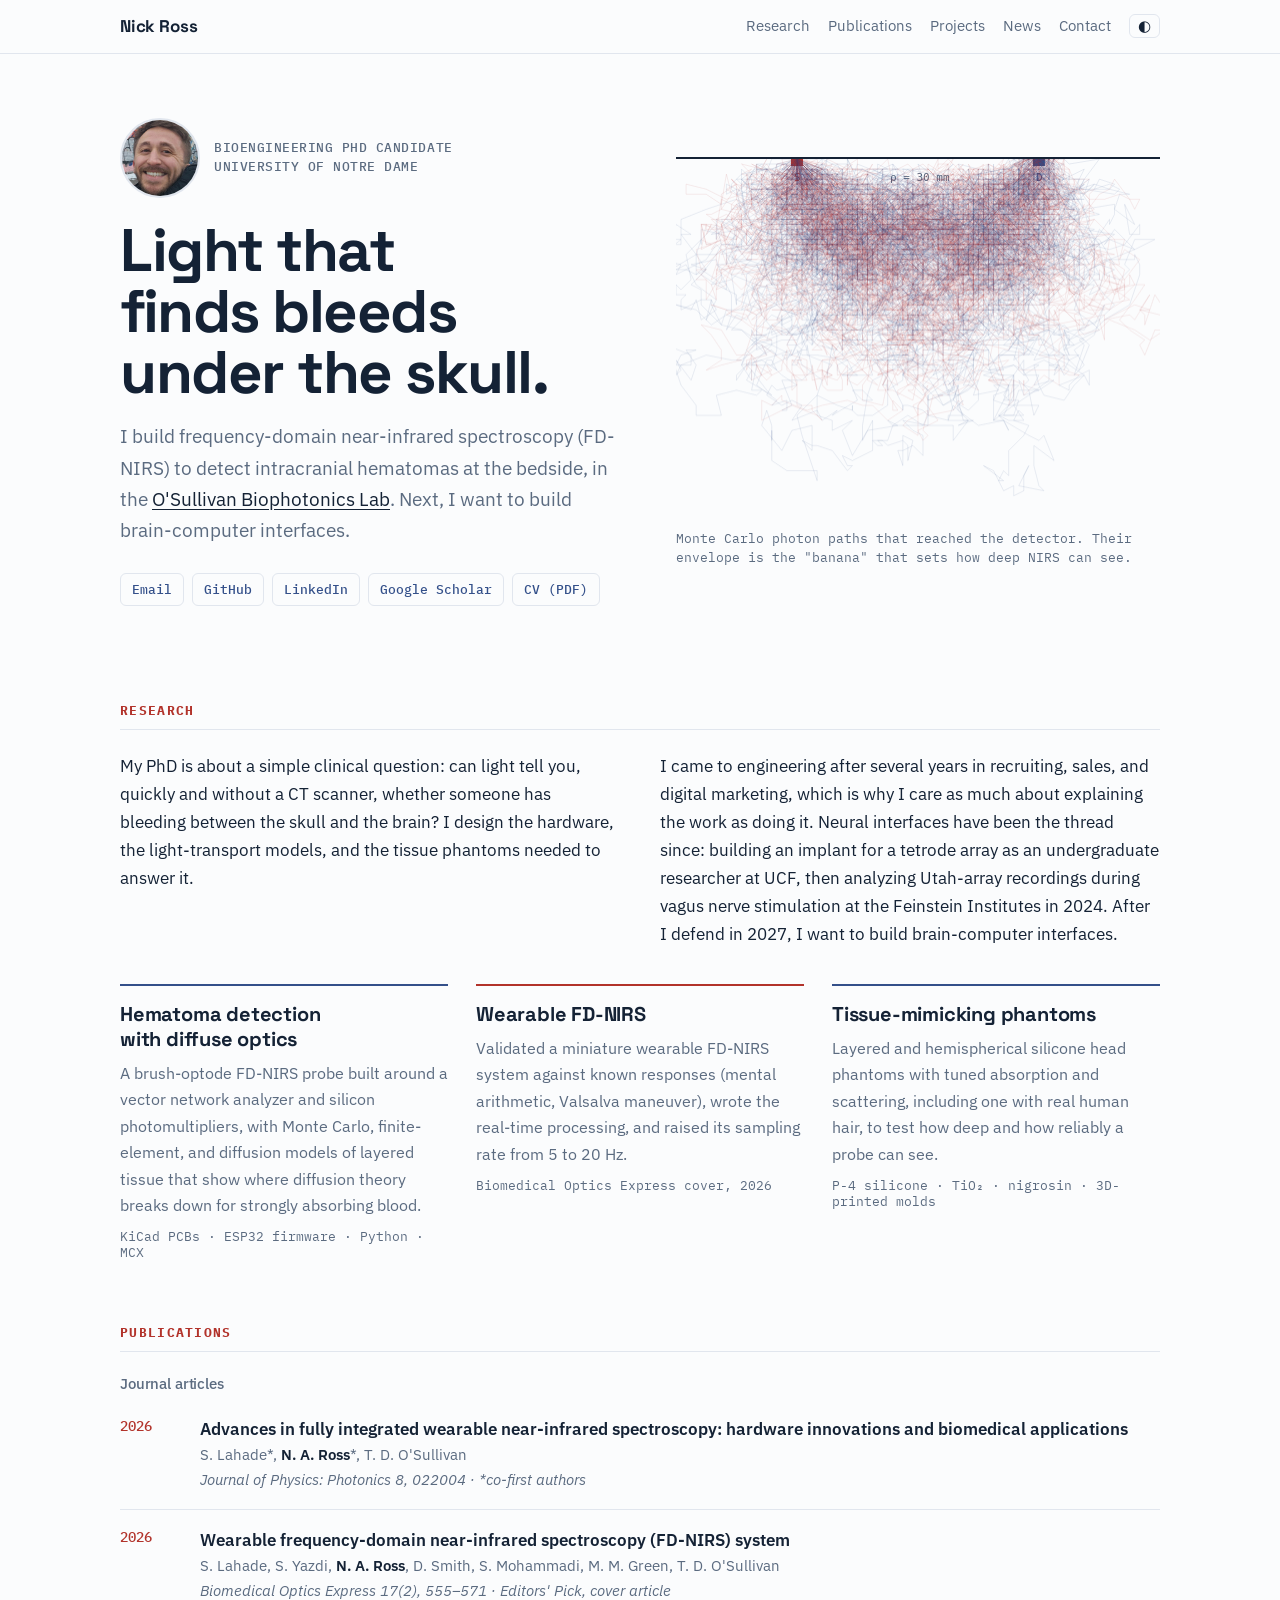
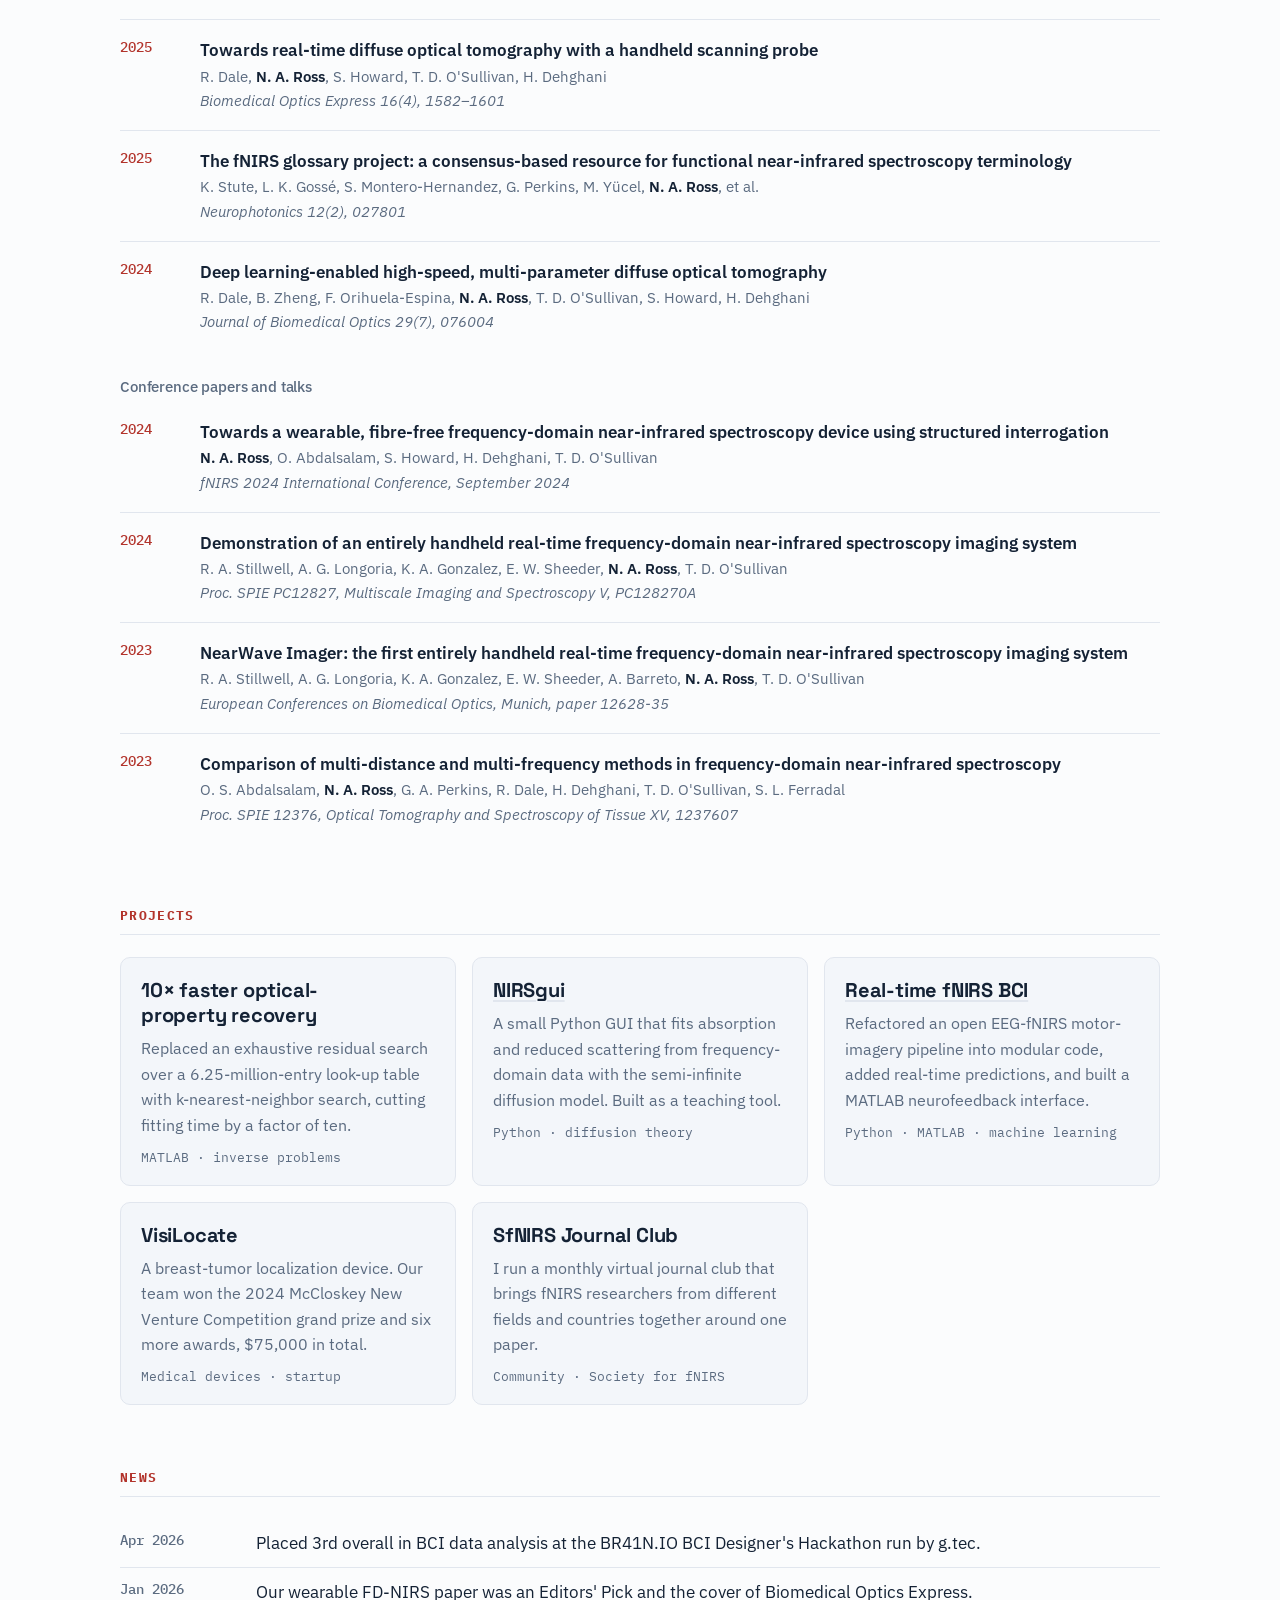
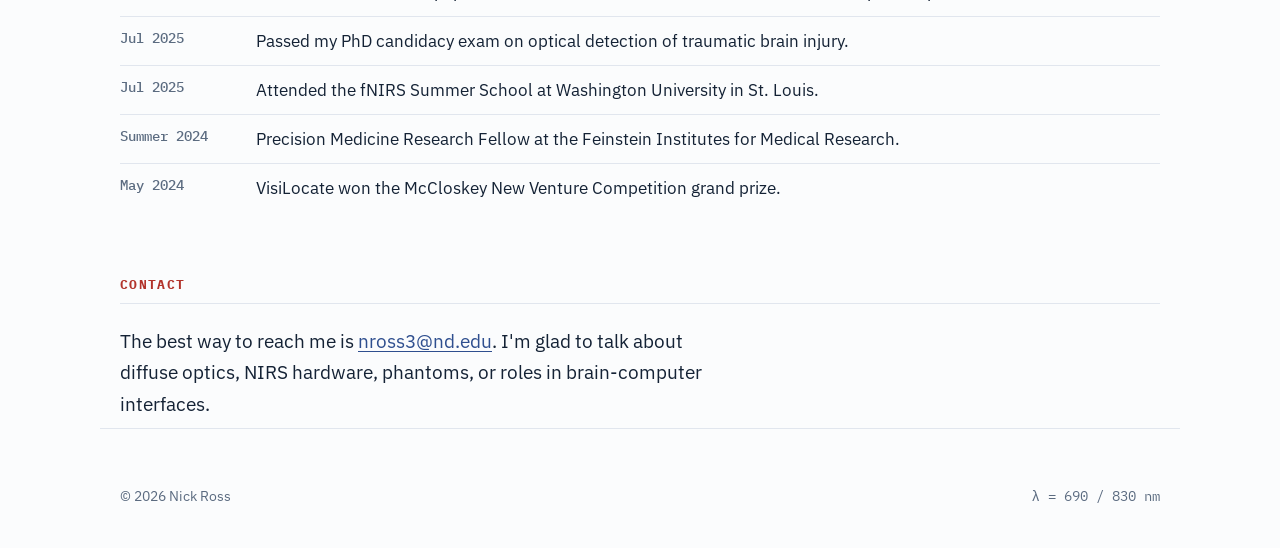
==== index.html @ cefc1dee "Add headshot, CV, Scholar link and CV-confirmed details Co-Authored-By: Claude Opus 5.5 <noreply@ant" ====
﻿<!doctype html>
<html lang="en">
<head>
  <meta charset="utf-8">
  <meta name="viewport" content="width=device-width, initial-scale=1">
  <title>Nick Ross | Biophotonics and Near-Infrared Spectroscopy</title>
  <meta name="description" content="Nick Ross is a Bioengineering PhD candidate at the University of Notre Dame building frequency-domain near-infrared spectroscopy to detect brain bleeds.">
  <meta property="og:title" content="Nick Ross">
  <meta property="og:description" content="Frequency-domain near-infrared spectroscopy, hematoma detection, tissue phantoms, and brain-computer interfaces.">
  <meta property="og:type" content="website">
  <meta property="og:url" content="https://neuronickross.github.io/">
  <link rel="icon" href="data:image/svg+xml,%3Csvg xmlns='http://www.w3.org/2000/svg' viewBox='0 0 32 32'%3E%3Crect width='32' height='32' rx='7' fill='%23142235'/%3E%3Cpath d='M7 9 Q16 34 25 9' fill='none' stroke='%23e0564c' stroke-width='3' stroke-linecap='round'/%3E%3C/svg%3E">
  <link rel="preconnect" href="https://fonts.googleapis.com">
  <link rel="preconnect" href="https://fonts.gstatic.com" crossorigin>
  <link rel="stylesheet" href="https://fonts.googleapis.com/css2?family=IBM+Plex+Mono:wght@400;500&family=IBM+Plex+Sans:ital,wght@0,400;0,500;0,600;1,400&family=Space+Grotesk:wght@500;700&display=swap">
  <link rel="stylesheet" href="style.css">
  <script>
    try { var t = localStorage.getItem("theme"); if (t) document.documentElement.dataset.theme = t; } catch (e) {}
  </script>
</head>
<body>
  <a class="skip" href="#research">Skip to content</a>

  <header class="site-header">
    <div class="inner">
      <a class="brand" href="#top">Nick Ross</a>
      <nav aria-label="Sections">
        <a href="#research">Research</a>
        <a href="#publications">Publications</a>
        <a href="#projects">Projects</a>
        <a href="#news">News</a>
        <a href="#contact">Contact</a>
        <button id="theme" type="button" aria-label="Switch between light and dark mode">&#9680;</button>
      </nav>
    </div>
  </header>

  <main id="top">
    <section class="hero inner">
      <div class="hero-text">
        <div class="who">
          <img src="headshot.jpg" alt="Nick Ross" class="avatar" width="80" height="80">
          <p class="eyebrow">Bioengineering PhD candidate<br>University of Notre Dame</p>
        </div>
        <h1>Light that finds bleeds under the skull.</h1>
        <p class="lede">I build frequency-domain near-infrared spectroscopy (FD-NIRS) to detect intracranial hematomas at the bedside, in the <a href="https://osullivangroup.nd.edu">O'Sullivan Biophotonics Lab</a>. Next, I want to build brain-computer interfaces.</p>
        <p class="links">
          <a href="mailto:nross3@nd.edu">Email</a>
          <a href="https://github.com/NeuroNickRoss">GitHub</a>
          <a href="https://www.linkedin.com/in/nicholasross08">LinkedIn</a>
          <a href="https://scholar.google.com/citations?user=WnMQ5IUAAAAJ&amp;hl=en">Google Scholar</a>
          <a href="cv.pdf">CV (PDF)</a>
        </p>
      </div>
      <figure class="hero-fig">
        <div class="canvas-box">
          <canvas id="banana" role="img" aria-label="Simulated photon paths travelling through tissue from a light source to a detector 30 millimetres away, forming the banana-shaped sensitivity region"></canvas>
        </div>
        <figcaption>Monte Carlo photon paths that reached the detector. Their envelope is the "banana" that sets how deep NIRS can see.</figcaption>
      </figure>
    </section>

    <section id="research" class="inner">
      <h2>Research</h2>
      <div class="about">
        <p>My PhD is about a simple clinical question: can light tell you, quickly and without a CT scanner, whether someone has bleeding between the skull and the brain? I design the hardware, the light-transport models, and the tissue phantoms needed to answer it.</p>
        <p>I came to engineering after several years in recruiting, sales, and digital marketing, which is why I care as much about explaining the work as doing it. Neural interfaces have been the thread since: building an implant for a tetrode array as an undergraduate researcher at UCF, then analyzing Utah-array recordings during vagus nerve stimulation at the Feinstein Institutes in 2024. After I defend in 2027, I want to build brain-computer interfaces.</p>
      </div>
      <div class="themes">
        <article>
          <h3>Hematoma detection with diffuse optics</h3>
          <p>A brush-optode FD-NIRS probe built around a vector network analyzer and silicon photomultipliers, with Monte Carlo, finite-element, and diffusion models of layered tissue that show where diffusion theory breaks down for strongly absorbing blood.</p>
          <p class="meta">KiCad PCBs · ESP32 firmware · Python · MCX</p>
        </article>
        <article>
          <h3>Wearable FD-NIRS</h3>
          <p>Validated a miniature wearable FD-NIRS system against known responses (mental arithmetic, Valsalva maneuver), wrote the real-time processing, and raised its sampling rate from 5 to 20 Hz.</p>
          <p class="meta">Biomedical Optics Express cover, 2026</p>
        </article>
        <article>
          <h3>Tissue-mimicking phantoms</h3>
          <p>Layered and hemispherical silicone head phantoms with tuned absorption and scattering, including one with real human hair, to test how deep and how reliably a probe can see.</p>
          <p class="meta">P-4 silicone · TiO₂ · nigrosin · 3D-printed molds</p>
        </article>
      </div>
    </section>

    <section id="publications" class="inner">
      <h2>Publications</h2>
      <h3 class="sub">Journal articles</h3>
      <ol class="pubs">
        <li>
          <span class="yr">2026</span>
          <div>
            <a class="title" href="https://doi.org/10.1088/2515-7647/ae6ae4">Advances in fully integrated wearable near-infrared spectroscopy: hardware innovations and biomedical applications</a>
            <span class="authors">S. Lahade*, <b>N. A. Ross</b>*, T. D. O'Sullivan</span>
            <span class="venue">Journal of Physics: Photonics 8, 022004 · *co-first authors</span>
          </div>
        </li>
        <li>
          <span class="yr">2026</span>
          <div>
            <a class="title" href="https://doi.org/10.1364/BOE.585068">Wearable frequency-domain near-infrared spectroscopy (FD-NIRS) system</a>
            <span class="authors">S. Lahade, S. Yazdi, <b>N. A. Ross</b>, D. Smith, S. Mohammadi, M. M. Green, T. D. O'Sullivan</span>
            <span class="venue">Biomedical Optics Express 17(2), 555–571 · Editors' Pick, cover article</span>
          </div>
        </li>
        <li>
          <span class="yr">2025</span>
          <div>
            <a class="title" href="https://opg.optica.org/boe/fulltext.cfm?uri=boe-16-4-1582&amp;id=569615">Towards real-time diffuse optical tomography with a handheld scanning probe</a>
            <span class="authors">R. Dale, <b>N. A. Ross</b>, S. Howard, T. D. O'Sullivan, H. Dehghani</span>
            <span class="venue">Biomedical Optics Express 16(4), 1582–1601</span>
          </div>
        </li>
        <li>
          <span class="yr">2025</span>
          <div>
            <a class="title" href="https://doi.org/10.1117/1.NPh.12.2.027801">The fNIRS glossary project: a consensus-based resource for functional near-infrared spectroscopy terminology</a>
            <span class="authors">K. Stute, L. K. Gossé, S. Montero-Hernandez, G. Perkins, M. Yücel, <b>N. A. Ross</b>, et al.</span>
            <span class="venue">Neurophotonics 12(2), 027801</span>
          </div>
        </li>
        <li>
          <span class="yr">2024</span>
          <div>
            <a class="title" href="https://doi.org/10.1117/1.JBO.29.7.076004">Deep learning-enabled high-speed, multi-parameter diffuse optical tomography</a>
            <span class="authors">R. Dale, B. Zheng, F. Orihuela-Espina, <b>N. A. Ross</b>, T. D. O'Sullivan, S. Howard, H. Dehghani</span>
            <span class="venue">Journal of Biomedical Optics 29(7), 076004</span>
          </div>
        </li>
      </ol>
      <h3 class="sub">Conference papers and talks</h3>
      <ol class="pubs">
        <li>
          <span class="yr">2024</span>
          <div>
            <span class="title">Towards a wearable, fibre-free frequency-domain near-infrared spectroscopy device using structured interrogation</span>
            <span class="authors"><b>N. A. Ross</b>, O. Abdalsalam, S. Howard, H. Dehghani, T. D. O'Sullivan</span>
            <span class="venue">fNIRS 2024 International Conference, September 2024</span>
          </div>
        </li>
        <li>
          <span class="yr">2024</span>
          <div>
            <a class="title" href="https://doi.org/10.1117/12.3003850">Demonstration of an entirely handheld real-time frequency-domain near-infrared spectroscopy imaging system</a>
            <span class="authors">R. A. Stillwell, A. G. Longoria, K. A. Gonzalez, E. W. Sheeder, <b>N. A. Ross</b>, T. D. O'Sullivan</span>
            <span class="venue">Proc. SPIE PC12827, Multiscale Imaging and Spectroscopy V, PC128270A</span>
          </div>
        </li>
        <li>
          <span class="yr">2023</span>
          <div>
            <span class="title">NearWave Imager: the first entirely handheld real-time frequency-domain near-infrared spectroscopy imaging system</span>
            <span class="authors">R. A. Stillwell, A. G. Longoria, K. A. Gonzalez, E. W. Sheeder, A. Barreto, <b>N. A. Ross</b>, T. D. O'Sullivan</span>
            <span class="venue">European Conferences on Biomedical Optics, Munich, paper 12628-35</span>
          </div>
        </li>
        <li>
          <span class="yr">2023</span>
          <div>
            <a class="title" href="https://doi.org/10.1117/12.2650970">Comparison of multi-distance and multi-frequency methods in frequency-domain near-infrared spectroscopy</a>
            <span class="authors">O. S. Abdalsalam, <b>N. A. Ross</b>, G. A. Perkins, R. Dale, H. Dehghani, T. D. O'Sullivan, S. L. Ferradal</span>
            <span class="venue">Proc. SPIE 12376, Optical Tomography and Spectroscopy of Tissue XV, 1237607</span>
          </div>
        </li>
      </ol>
    </section>

    <section id="projects" class="inner">
      <h2>Projects</h2>
      <div class="cards">
        <article class="card">
          <h3>10× faster optical-property recovery</h3>
          <p>Replaced an exhaustive residual search over a 6.25-million-entry look-up table with k-nearest-neighbor search, cutting fitting time by a factor of ten.</p>
          <p class="meta">MATLAB · inverse problems</p>
        </article>
        <article class="card">
          <h3><a href="https://github.com/NeuroNickRoss/NIRSgui">NIRSgui</a></h3>
          <p>A small Python GUI that fits absorption and reduced scattering from frequency-domain data with the semi-infinite diffusion model. Built as a teaching tool.</p>
          <p class="meta">Python · diffusion theory</p>
        </article>
        <article class="card">
          <h3><a href="https://github.com/NeuroNickRoss/fNIRS_BCI_wOpenSourceDataset">Real-time fNIRS BCI</a></h3>
          <p>Refactored an open EEG-fNIRS motor-imagery pipeline into modular code, added real-time predictions, and built a MATLAB neurofeedback interface.</p>
          <p class="meta">Python · MATLAB · machine learning</p>
        </article>
        <article class="card">
          <h3>VisiLocate</h3>
          <p>A breast-tumor localization device. Our team won the 2024 McCloskey New Venture Competition grand prize and six more awards, $75,000 in total.</p>
          <p class="meta">Medical devices · startup</p>
        </article>
        <article class="card">
          <h3>SfNIRS Journal Club</h3>
          <p>I run a monthly virtual journal club that brings fNIRS researchers from different fields and countries together around one paper.</p>
          <p class="meta">Community · Society for fNIRS</p>
        </article>
      </div>
    </section>

    <section id="news" class="inner">
      <h2>News</h2>
      <ul class="news">
        <li><time datetime="2026-04">Apr 2026</time><span>Placed 3rd overall in BCI data analysis at the BR41N.IO BCI Designer's Hackathon run by g.tec.</span></li>
        <li><time datetime="2026-01">Jan 2026</time><span>Our wearable FD-NIRS paper was an Editors' Pick and the cover of Biomedical Optics Express.</span></li>
        <li><time datetime="2025-07">Jul 2025</time><span>Passed my PhD candidacy exam on optical detection of traumatic brain injury.</span></li>
        <li><time datetime="2025-07">Jul 2025</time><span>Attended the fNIRS Summer School at Washington University in St. Louis.</span></li>
        <li><time datetime="2024-06">Summer 2024</time><span>Precision Medicine Research Fellow at the Feinstein Institutes for Medical Research.</span></li>
        <li><time datetime="2024-05">May 2024</time><span>VisiLocate won the McCloskey New Venture Competition grand prize.</span></li>
      </ul>
    </section>

    <section id="contact" class="inner">
      <h2>Contact</h2>
      <p class="contact">The best way to reach me is <a href="mailto:nross3@nd.edu">nross3@nd.edu</a>. I'm glad to talk about diffuse optics, NIRS hardware, phantoms, or roles in brain-computer interfaces.</p>
    </section>
  </main>

  <footer class="inner">
    <span>&copy; <span id="year">2026</span> Nick Ross</span>
    <span class="mono">λ = 690 / 830 nm</span>
  </footer>
  <script src="photons.js"></script>
  <script src="script.js"></script>
</body>
</html>
---- style.css ----
/* Diffuse: light, editorial layout; accents are the two NIRS wavelengths (690 nm red, 830 nm blue). */
:root {
  --bg: #fbfcfd; --fg: #142235; --muted: #5b6b80; --line: #e1e6ee; --card: #f3f6fa;
  --red: #b2332b; --blue: #34508a; --link: #2f4f8f;
  --path-a: rgba(178, 51, 43, 0.09); --path-b: rgba(52, 80, 138, 0.10);
  --f-display: "Space Grotesk", "Helvetica Neue", Arial, sans-serif;
  --f-body: "IBM Plex Sans", system-ui, -apple-system, "Segoe UI", Roboto, sans-serif;
  --f-mono: "IBM Plex Mono", ui-monospace, Menlo, Consolas, monospace;
  --w: 1080px;
  color-scheme: light;
}
@media (prefers-color-scheme: dark) {
  :root:not([data-theme="light"]) {
    --bg: #0f151d; --fg: #e3e9f1; --muted: #9aa8ba; --line: #253041; --card: #161e29;
    --red: #e0675d; --blue: #8aa7e0; --link: #9db8ec;
    --path-a: rgba(224, 103, 93, 0.13); --path-b: rgba(138, 167, 224, 0.13);
    color-scheme: dark;
  }
}
:root[data-theme="dark"] {
  --bg: #0f151d; --fg: #e3e9f1; --muted: #9aa8ba; --line: #253041; --card: #161e29;
  --red: #e0675d; --blue: #8aa7e0; --link: #9db8ec;
  --path-a: rgba(224, 103, 93, 0.13); --path-b: rgba(138, 167, 224, 0.13);
  color-scheme: dark;
}

* { box-sizing: border-box; }
html { scroll-behavior: smooth; scroll-padding-top: 72px; }
body { margin: 0; background: var(--bg); color: var(--fg); font: 17px/1.65 var(--f-body); -webkit-font-smoothing: antialiased; }
a { color: var(--link); text-underline-offset: 3px; }
a:hover { color: var(--red); }
a:focus-visible, button:focus-visible { outline: 2px solid var(--red); outline-offset: 3px; border-radius: 3px; }
img { max-width: 100%; }

.inner { max-width: var(--w); margin: 0 auto; padding-left: max(20px, env(safe-area-inset-left, 0px)); padding-right: max(20px, env(safe-area-inset-right, 0px)); }
.skip { position: absolute; left: -999px; top: 8px; background: var(--fg); color: var(--bg); padding: 6px 10px; z-index: 50; }
.skip:focus { left: 12px; }

/* Header */
.site-header { position: sticky; top: 0; z-index: 20; background: color-mix(in srgb, var(--bg) 92%, transparent); backdrop-filter: blur(8px); border-bottom: 1px solid var(--line); }
.site-header .inner { display: flex; justify-content: space-between; align-items: center; gap: 12px; padding-block: 14px; flex-wrap: wrap; }
.brand { font: 700 17px var(--f-display); letter-spacing: -0.01em; color: var(--fg); text-decoration: none; }
nav { display: flex; align-items: center; gap: 4px 18px; flex-wrap: wrap; }
nav a { color: var(--muted); text-decoration: none; font-size: 15px; }
nav a:hover { color: var(--fg); }
#theme { font-size: 15px; background: none; color: var(--fg); border: 1px solid var(--line); border-radius: 6px; padding: 2px 8px; cursor: pointer; }

/* Hero */
.hero { display: grid; grid-template-columns: minmax(0, 1.05fr) minmax(0, 1fr); gap: 48px; align-items: center; padding-block: 64px 40px; }
.who { display: flex; align-items: center; gap: 14px; margin-bottom: 22px; }
.avatar { width: 80px; height: 80px; border: 2px solid var(--line); border-radius: 50%; object-fit: cover; flex: none; }
.monogram { display: grid; place-items: center; background: var(--card); border: 1px dashed var(--muted); color: var(--muted); font: 500 18px var(--f-display); }
.eyebrow { margin: 0; font: 500 13px/1.45 var(--f-mono); letter-spacing: 0.04em; text-transform: uppercase; color: var(--muted); }
h1 { font: 700 clamp(36px, 5.2vw, 60px)/1.02 var(--f-display); letter-spacing: -0.025em; margin: 0 0 18px; text-wrap: balance; }
.lede { font-size: 19px; color: var(--muted); max-width: 46ch; margin: 0; }
.lede a { color: var(--fg); }
.links { display: flex; flex-wrap: wrap; gap: 8px; margin: 26px 0 0; }
.links a { font: 500 13px var(--f-mono); color: var(--blue); text-decoration: none; border: 1px solid var(--line); border-radius: 6px; padding: 7px 11px; background: var(--bg); }
.links a:hover { border-color: var(--blue); color: var(--blue); }
.hero-fig { margin: 0; }
.canvas-box { aspect-ratio: 4 / 3; max-width: 100%; border-top: 2px solid var(--fg); }
#banana { width: 100%; height: 100%; display: block; }
figcaption { margin-top: 10px; font: 12.5px/1.5 var(--f-mono); color: var(--muted); }

/* Sections */
section[id] { padding-block: 56px 8px; }
h2 { font: 700 13px var(--f-mono); letter-spacing: 0.1em; text-transform: uppercase; color: var(--red); margin: 0 0 22px; padding-bottom: 10px; border-bottom: 1px solid var(--line); }
h3 { font: 700 20px/1.25 var(--f-display); letter-spacing: -0.01em; margin: 0 0 8px; text-wrap: balance; }
h3 a { color: inherit; text-decoration-color: var(--line); }
h3 a:hover { color: var(--red); }
p { margin: 0; }
.meta { margin-top: 10px; font: 12.5px var(--f-mono); color: var(--muted); }

.about { display: grid; grid-template-columns: repeat(2, minmax(0, 1fr)); gap: 24px 40px; margin-bottom: 36px; }
.about p { max-width: 62ch; }
.themes { display: grid; grid-template-columns: repeat(3, minmax(0, 1fr)); gap: 28px; }
.themes article { border-top: 2px solid var(--blue); padding-top: 16px; }
.themes article:nth-child(2) { border-color: var(--red); }
.themes article p:not(.meta) { color: var(--muted); font-size: 16px; }

.sub { font: 500 15px var(--f-body); color: var(--muted); margin: 26px 0 6px; }
.sub:first-of-type { margin-top: 0; }
.pubs { list-style: none; margin: 0; padding: 0; }
.pubs li { display: grid; grid-template-columns: 64px minmax(0, 1fr); gap: 16px; padding-block: 16px; border-top: 1px solid var(--line); }
.pubs li:first-child { border-top: 0; }
.yr { font: 500 14px/1.7 var(--f-mono); color: var(--red); font-variant-numeric: tabular-nums; }
.pubs .title { display: block; font-weight: 600; color: var(--fg); text-decoration: none; }
.pubs a.title:hover { color: var(--red); text-decoration: underline; }
.authors, .venue { display: block; font-size: 15px; color: var(--muted); }
.authors b { color: var(--fg); font-weight: 600; }
.venue { font-style: italic; }

.cards { display: grid; grid-template-columns: repeat(auto-fill, minmax(280px, 1fr)); gap: 16px; }
.card { background: var(--card); border: 1px solid var(--line); border-radius: 10px; padding: 20px; min-width: 0; }
.card p:not(.meta) { font-size: 15.5px; color: var(--muted); }

.news { list-style: none; margin: 0; padding: 0; display: grid; }
.news li { display: grid; grid-template-columns: 120px minmax(0, 1fr); gap: 16px; padding-block: 10px; border-top: 1px solid var(--line); }
.news li:first-child { border-top: 0; }
.news time { font: 500 14px/1.7 var(--f-mono); color: var(--muted); font-variant-numeric: tabular-nums; }

.contact { font-size: 19px; max-width: 54ch; }

footer { display: flex; justify-content: space-between; flex-wrap: wrap; gap: 8px; padding-block: 56px 40px; margin-top: 40px; border-top: 1px solid var(--line); color: var(--muted); font-size: 14px; }
.mono { font-family: var(--f-mono); }

@media (max-width: 860px) {
  .hero { grid-template-columns: minmax(0, 1fr); gap: 28px; padding-top: 40px; }
  .about, .themes { grid-template-columns: minmax(0, 1fr); }
}
@media (max-width: 520px) {
  body { font-size: 16px; }
  .pubs li, .news li { grid-template-columns: minmax(0, 1fr); gap: 2px; }
  nav a { font-size: 14px; }
}
@media (prefers-reduced-motion: reduce) { html { scroll-behavior: auto; } }
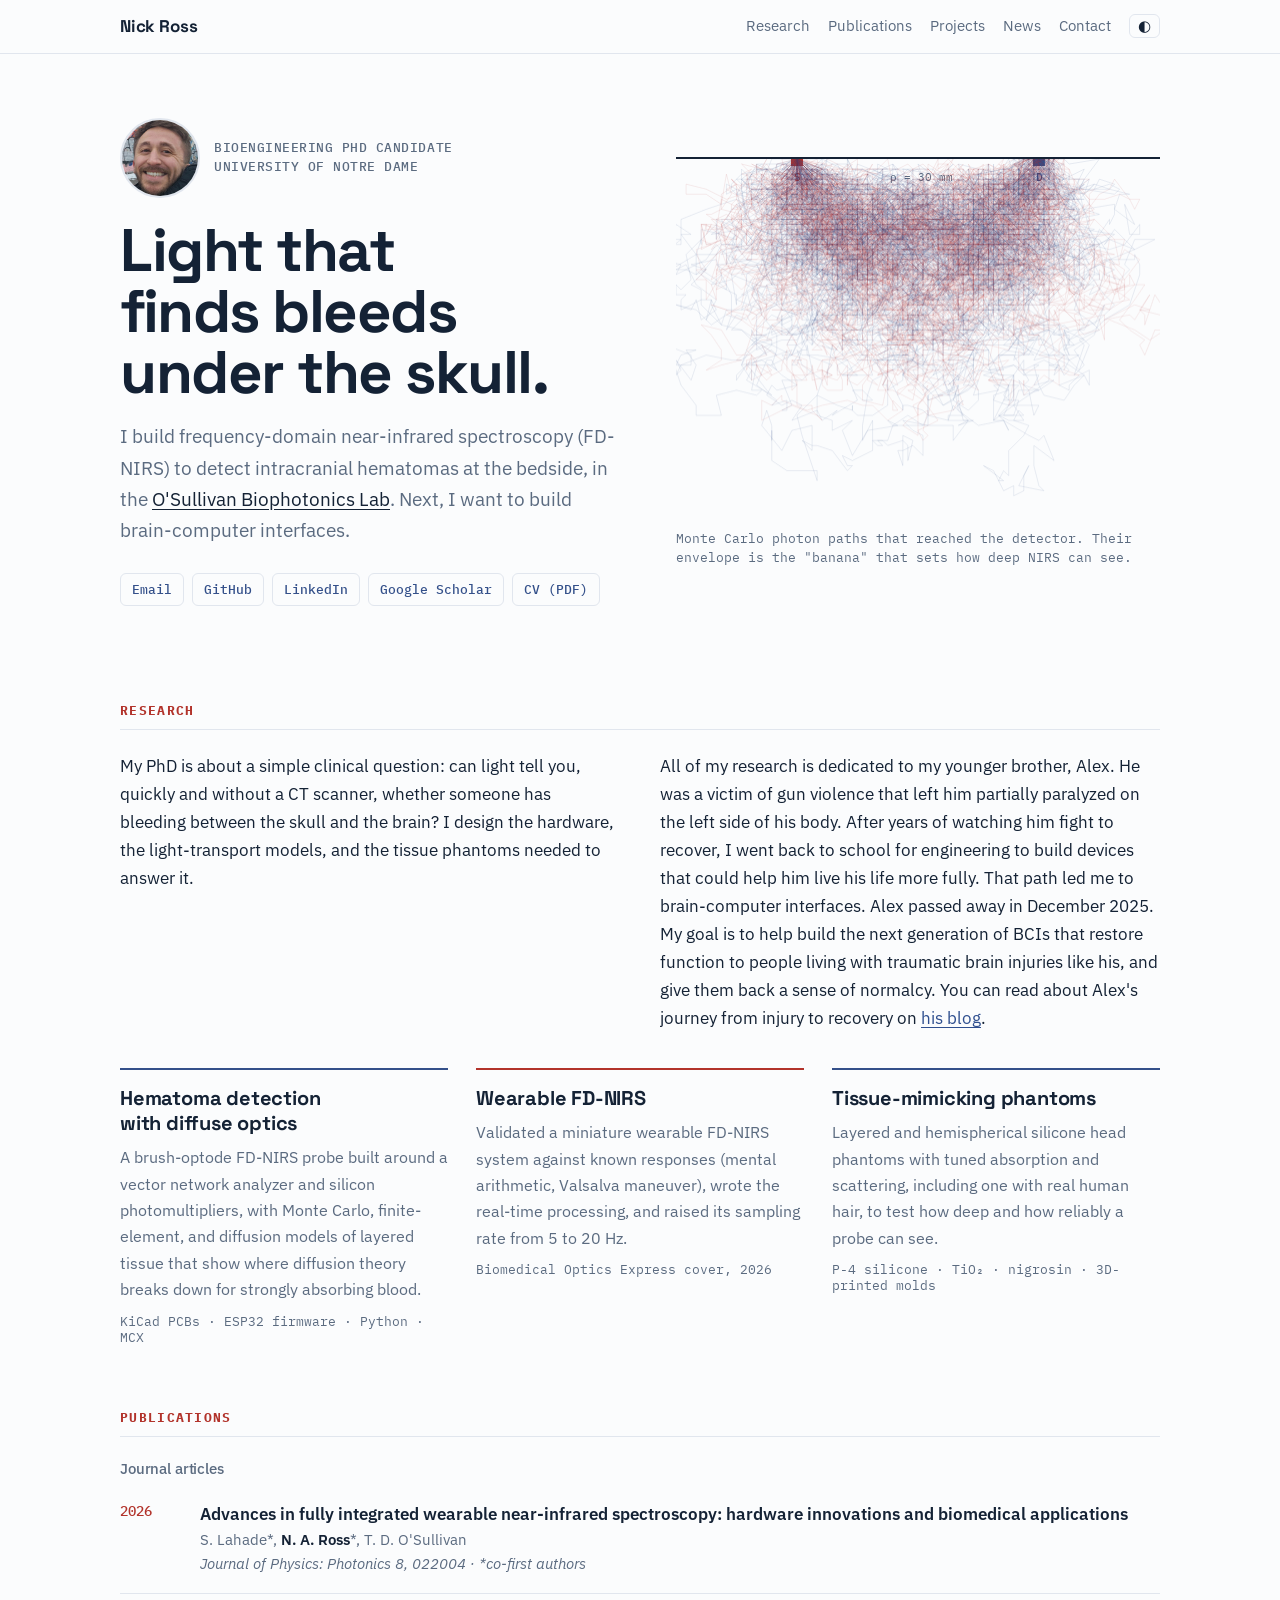
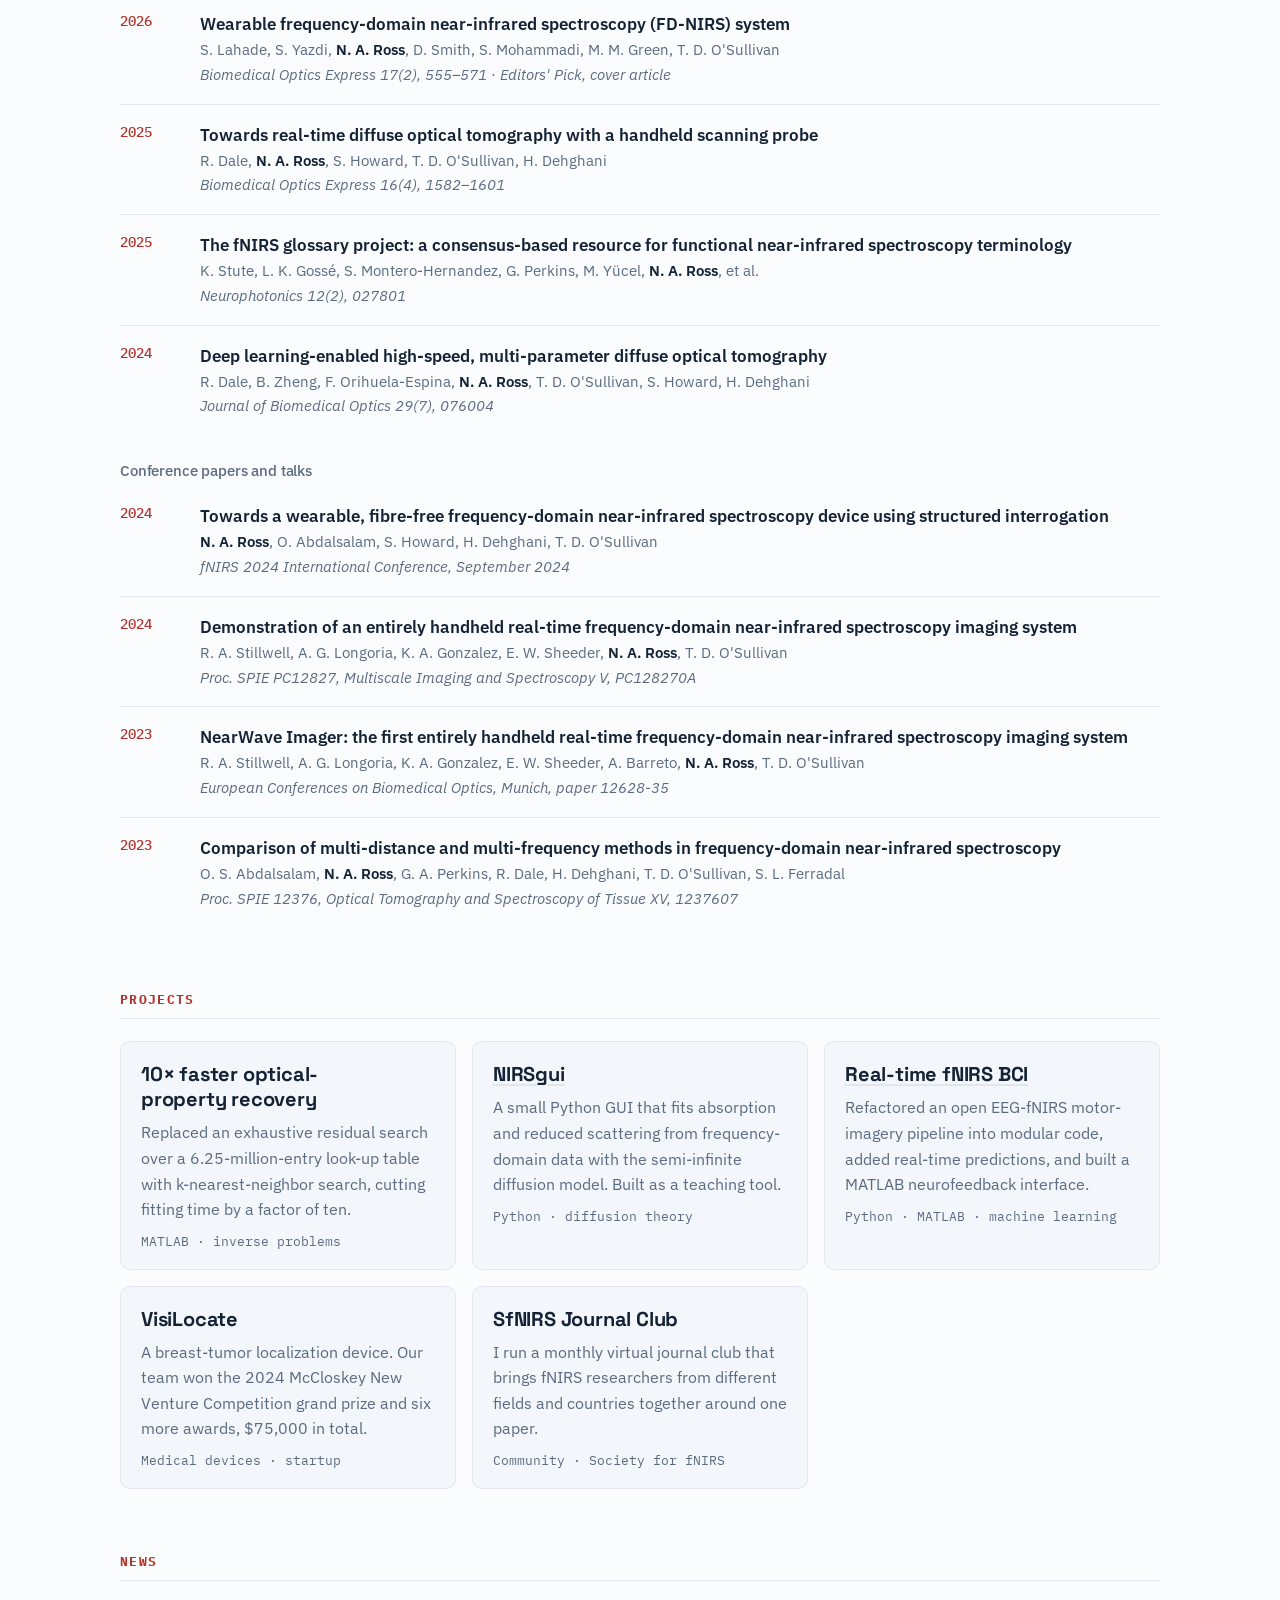
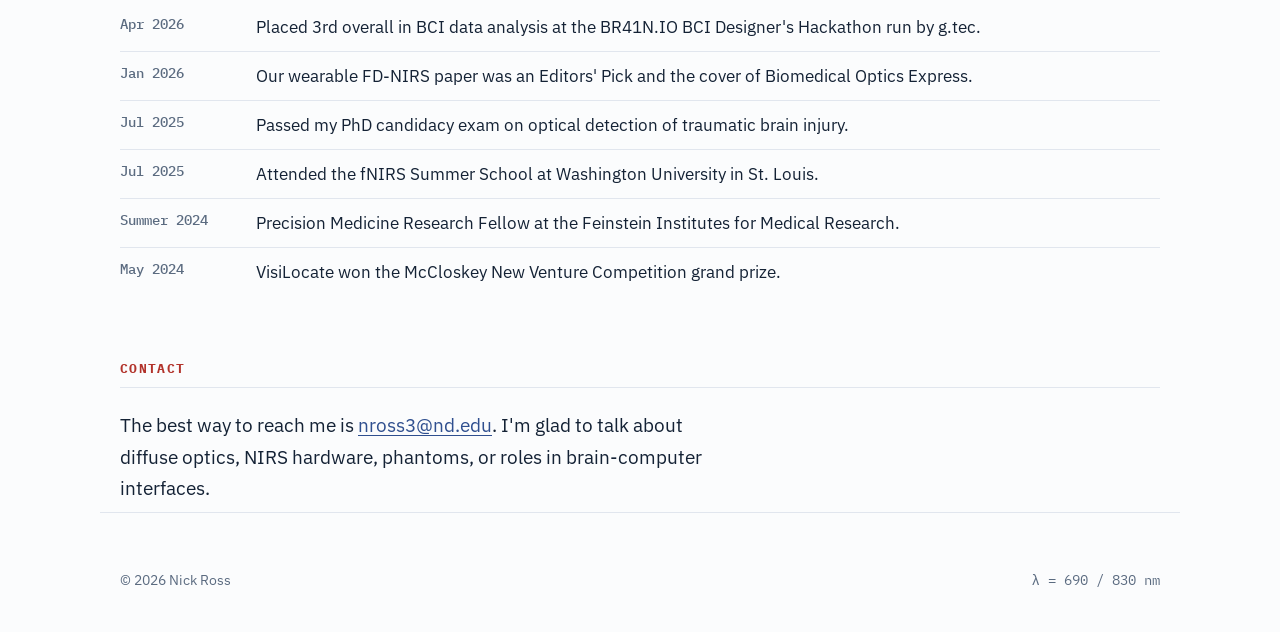
==== commit be53b4ff: "Dedicate the Research section to Alex Co-Authored-By: Claude Opus 5.5 <noreply@anthropic.com>" ====
--- a/index.html
+++ b/index.html
@@ -64,7 +64,7 @@
       <h2>Research</h2>
       <div class="about">
         <p>My PhD is about a simple clinical question: can light tell you, quickly and without a CT scanner, whether someone has bleeding between the skull and the brain? I design the hardware, the light-transport models, and the tissue phantoms needed to answer it.</p>
-        <p>I came to engineering after several years in recruiting, sales, and digital marketing, which is why I care as much about explaining the work as doing it. Neural interfaces have been the thread since: building an implant for a tetrode array as an undergraduate researcher at UCF, then analyzing Utah-array recordings during vagus nerve stimulation at the Feinstein Institutes in 2024. After I defend in 2027, I want to build brain-computer interfaces.</p>
+        <p>All of my research is dedicated to my younger brother, Alex. He was a victim of gun violence that left him partially paralyzed on the left side of his body. After years of watching him fight to recover, I went back to school for engineering to build devices that could help him live his life more fully. That path led me to brain-computer interfaces. Alex passed away in December 2025. My goal is to help build the next generation of BCIs that restore function to people living with traumatic brain injuries like his, and give them back a sense of normalcy. You can read about Alex's journey from injury to recovery on <a href="https://alexrossupdates.blogspot.com" target="_blank" rel="noopener">his blog</a>.</p>
       </div>
       <div class="themes">
         <article>
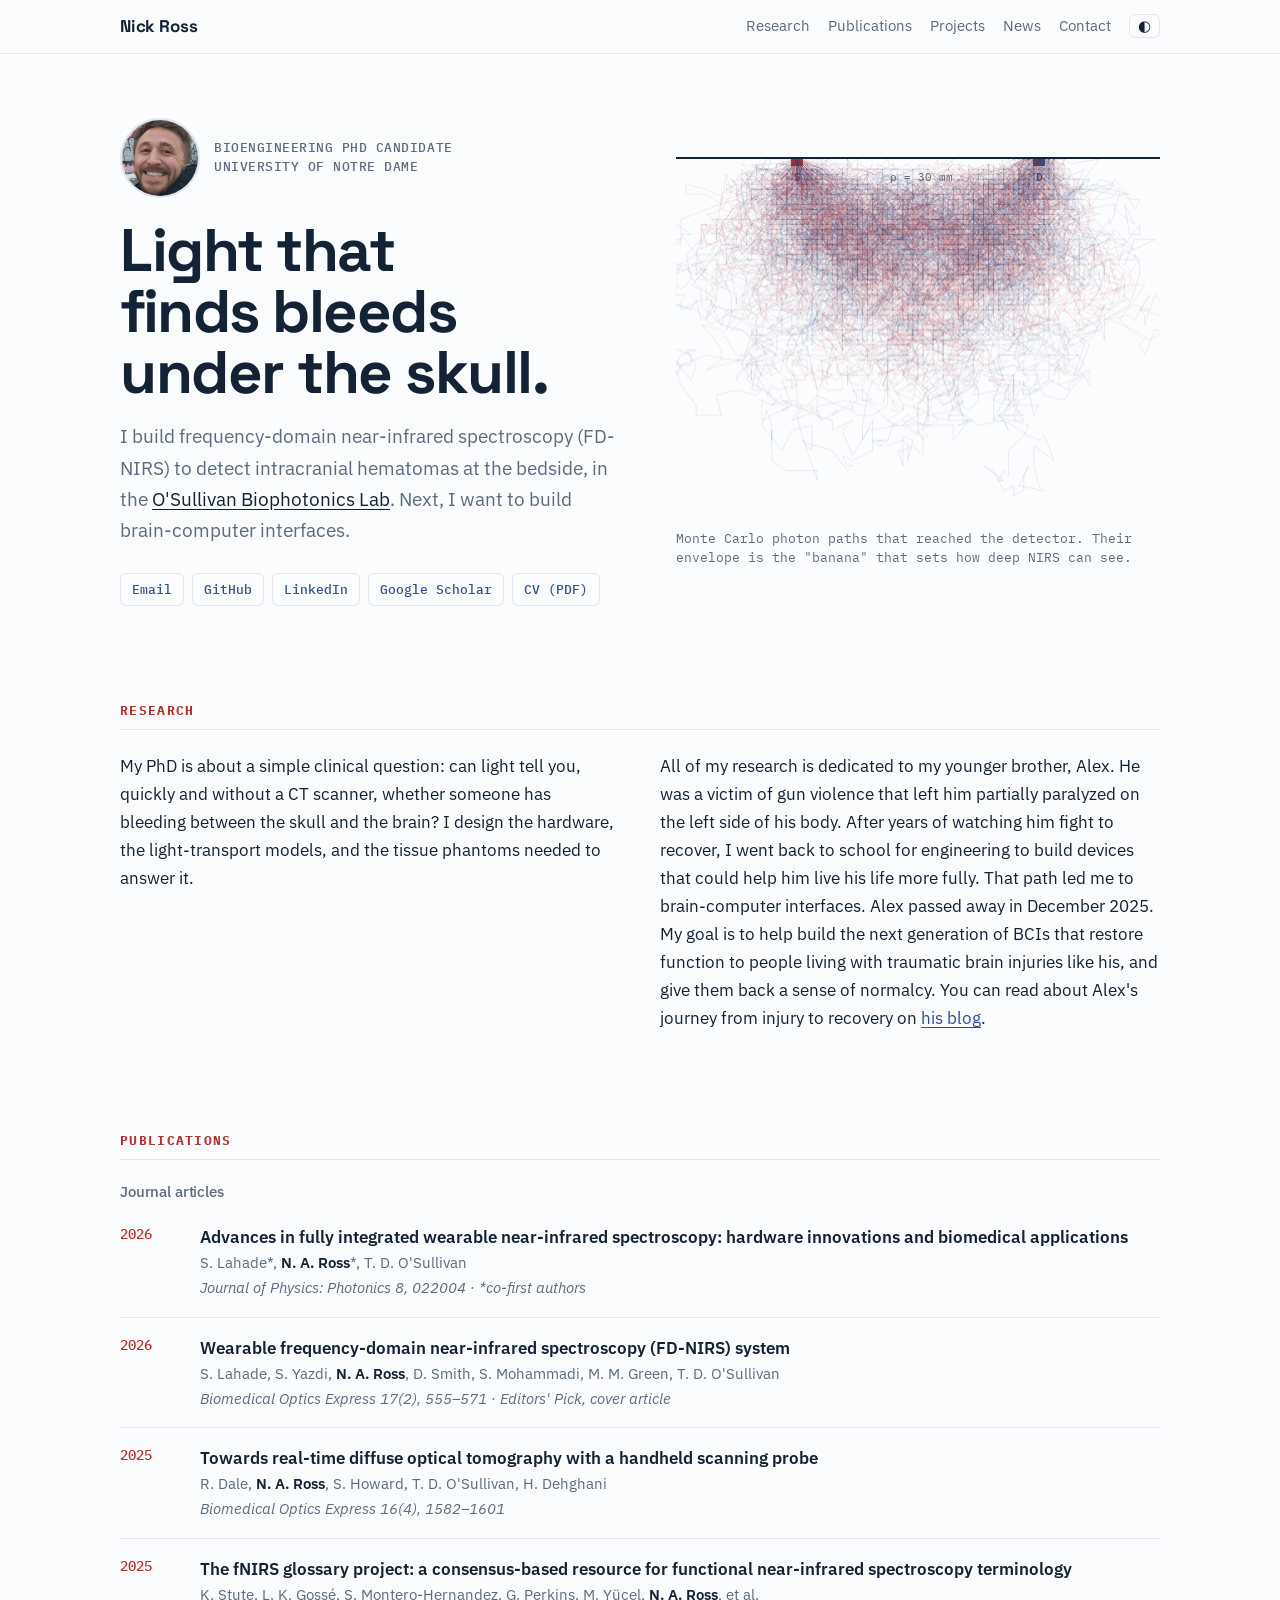
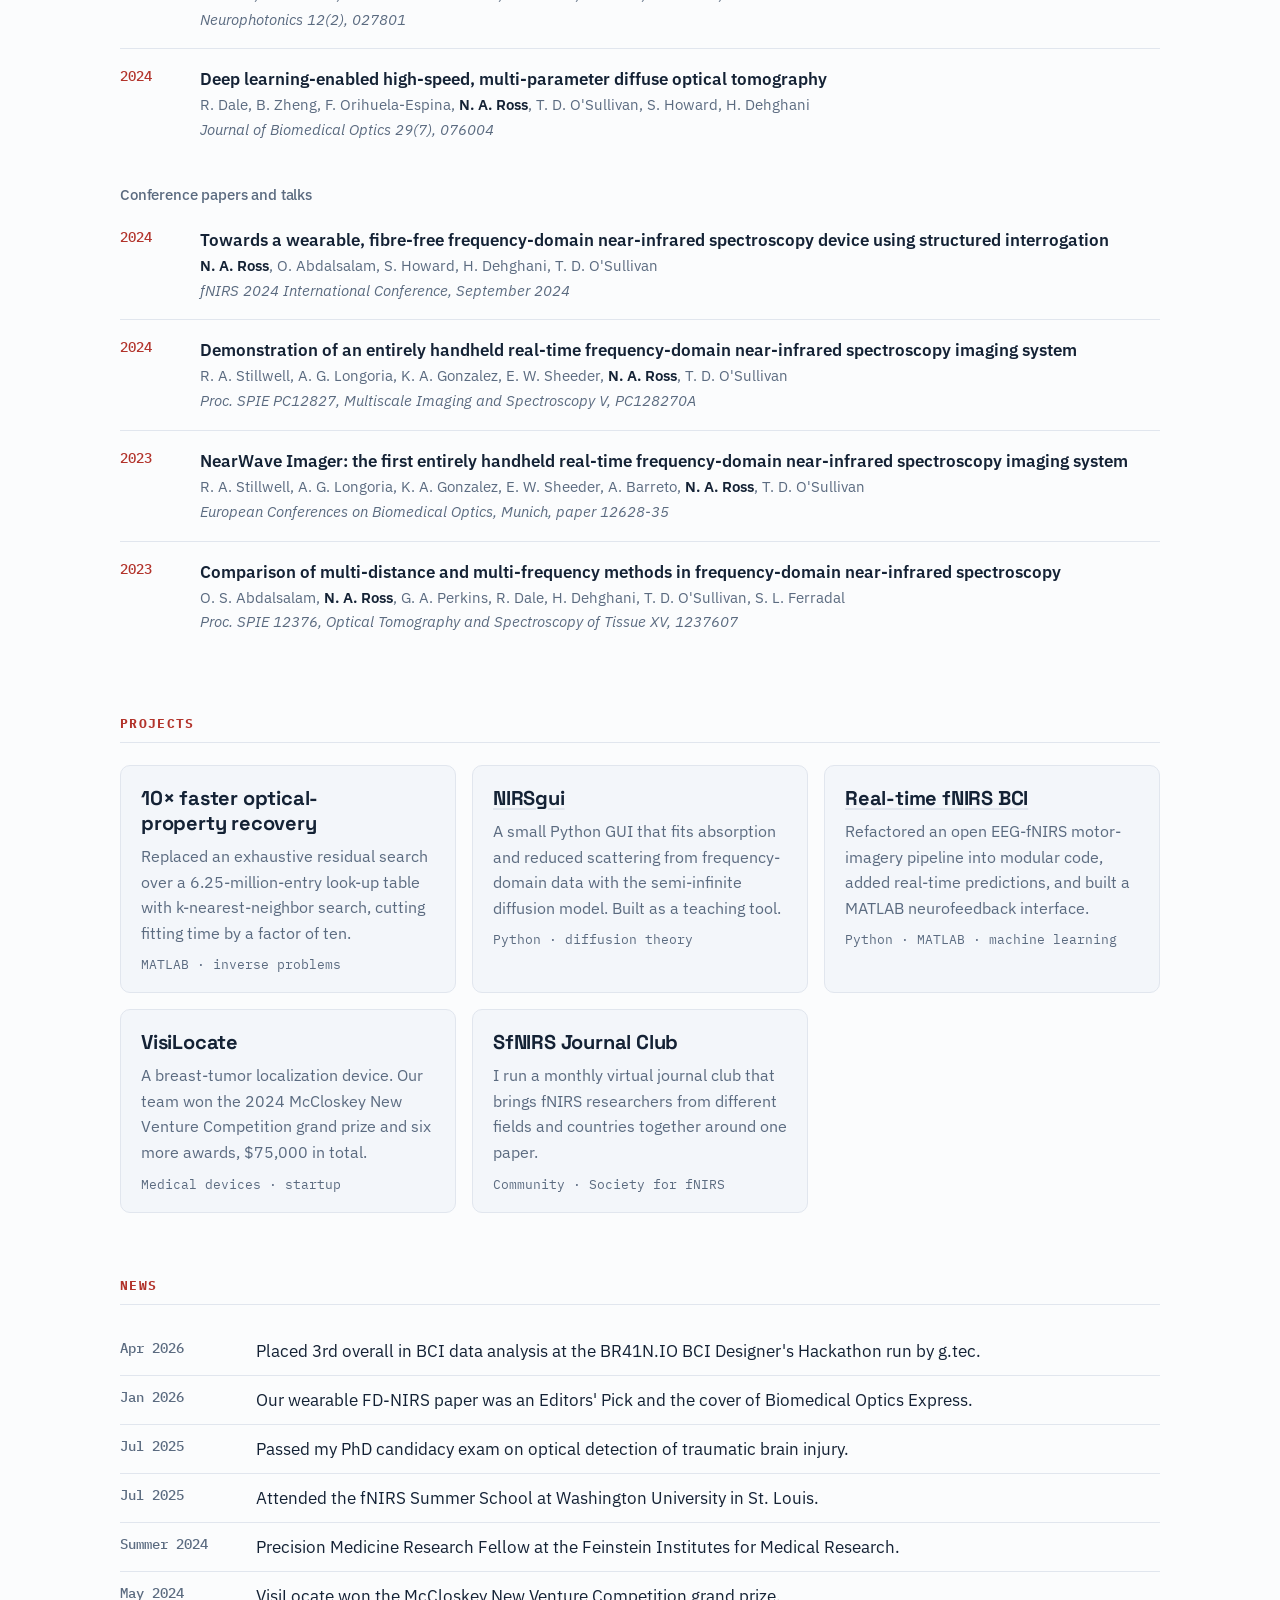
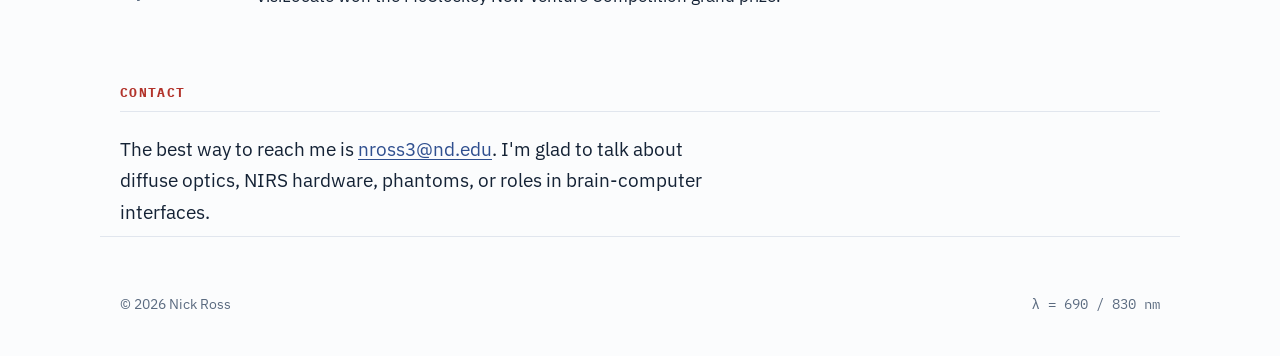
==== commit 39e15bf6: "Remove the research theme blurbs Co-Authored-By: Claude Opus 5.5 <noreply@anthropic.com>" ====
--- a/index.html
+++ b/index.html
@@ -66,23 +66,6 @@
         <p>My PhD is about a simple clinical question: can light tell you, quickly and without a CT scanner, whether someone has bleeding between the skull and the brain? I design the hardware, the light-transport models, and the tissue phantoms needed to answer it.</p>
         <p>All of my research is dedicated to my younger brother, Alex. He was a victim of gun violence that left him partially paralyzed on the left side of his body. After years of watching him fight to recover, I went back to school for engineering to build devices that could help him live his life more fully. That path led me to brain-computer interfaces. Alex passed away in December 2025. My goal is to help build the next generation of BCIs that restore function to people living with traumatic brain injuries like his, and give them back a sense of normalcy. You can read about Alex's journey from injury to recovery on <a href="https://alexrossupdates.blogspot.com" target="_blank" rel="noopener">his blog</a>.</p>
       </div>
-      <div class="themes">
-        <article>
-          <h3>Hematoma detection with diffuse optics</h3>
-          <p>A brush-optode FD-NIRS probe built around a vector network analyzer and silicon photomultipliers, with Monte Carlo, finite-element, and diffusion models of layered tissue that show where diffusion theory breaks down for strongly absorbing blood.</p>
-          <p class="meta">KiCad PCBs · ESP32 firmware · Python · MCX</p>
-        </article>
-        <article>
-          <h3>Wearable FD-NIRS</h3>
-          <p>Validated a miniature wearable FD-NIRS system against known responses (mental arithmetic, Valsalva maneuver), wrote the real-time processing, and raised its sampling rate from 5 to 20 Hz.</p>
-          <p class="meta">Biomedical Optics Express cover, 2026</p>
-        </article>
-        <article>
-          <h3>Tissue-mimicking phantoms</h3>
-          <p>Layered and hemispherical silicone head phantoms with tuned absorption and scattering, including one with real human hair, to test how deep and how reliably a probe can see.</p>
-          <p class="meta">P-4 silicone · TiO₂ · nigrosin · 3D-printed molds</p>
-        </article>
-      </div>
     </section>
 
     <section id="publications" class="inner">
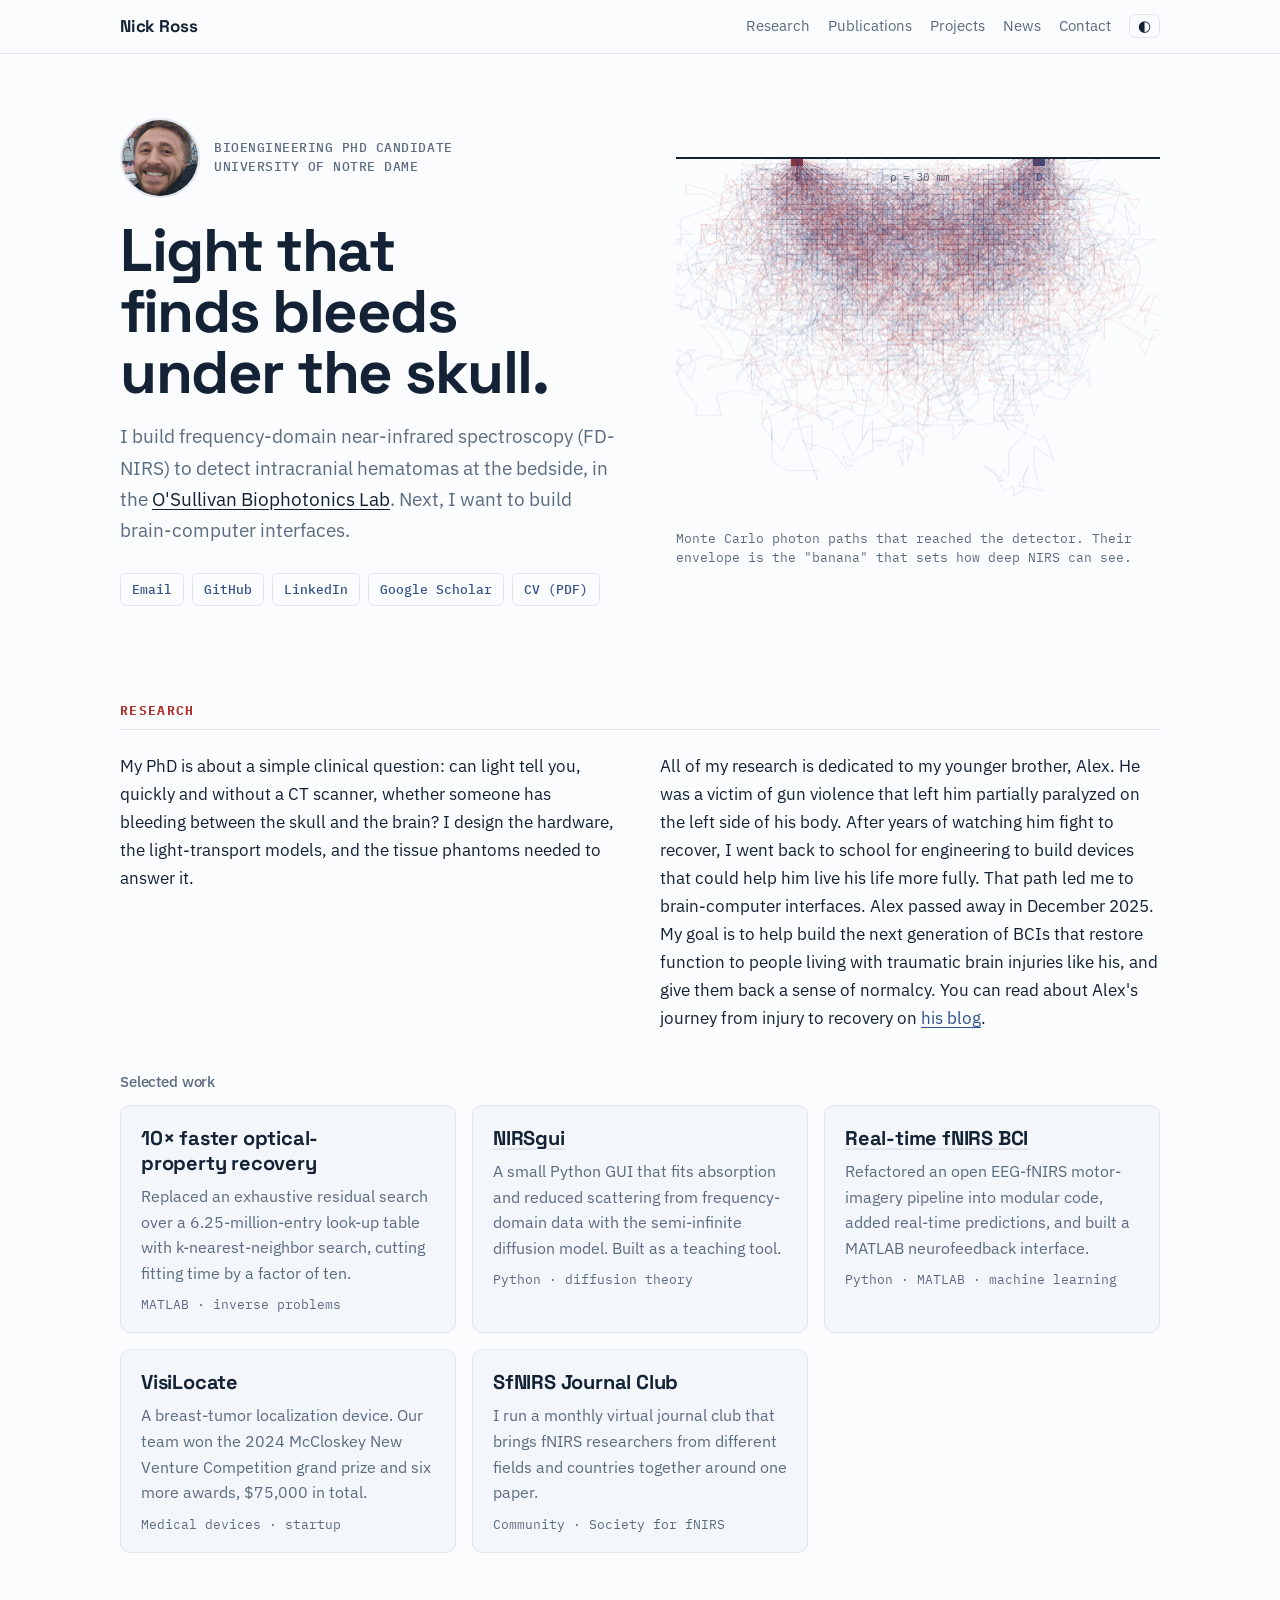
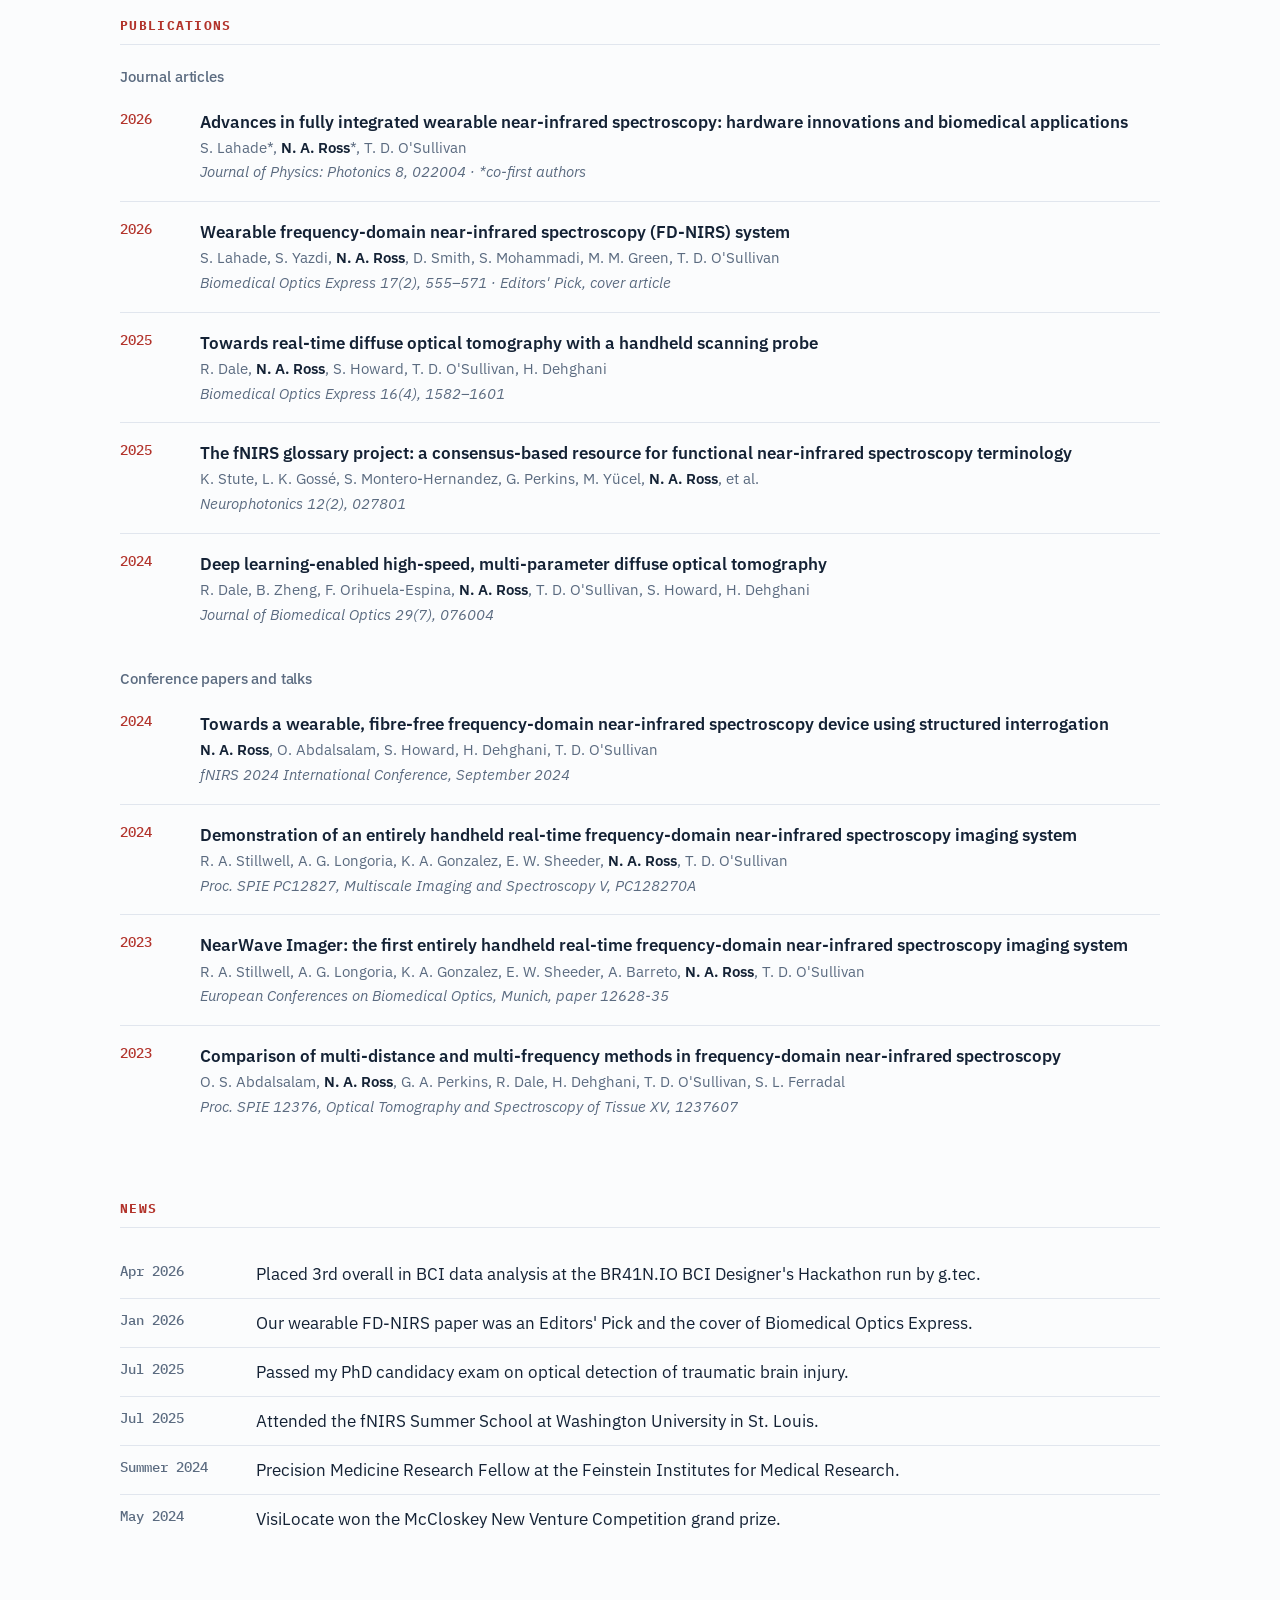
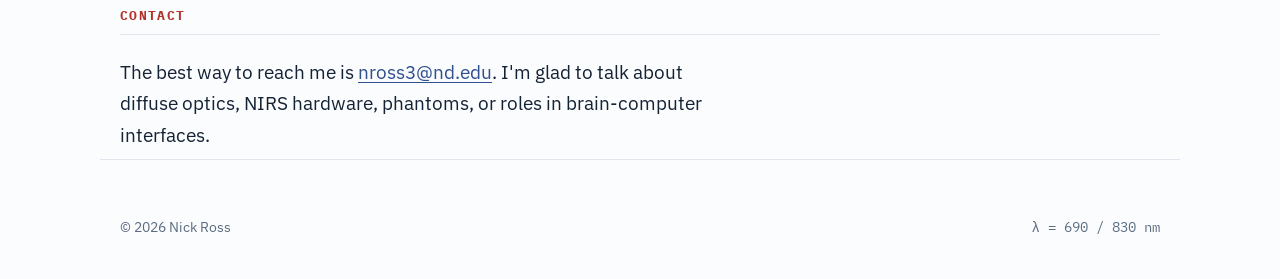
==== commit b28c3c9c: "Give Projects its own page for personal work Move the existing project cards into the Research secti" ====
--- a/index.html
+++ b/index.html
@@ -27,7 +27,7 @@
       <nav aria-label="Sections">
         <a href="#research">Research</a>
         <a href="#publications">Publications</a>
-        <a href="#projects">Projects</a>
+        <a href="projects.html">Projects</a>
         <a href="#news">News</a>
         <a href="#contact">Contact</a>
         <button id="theme" type="button" aria-label="Switch between light and dark mode">&#9680;</button>
@@ -66,6 +66,34 @@
         <p>My PhD is about a simple clinical question: can light tell you, quickly and without a CT scanner, whether someone has bleeding between the skull and the brain? I design the hardware, the light-transport models, and the tissue phantoms needed to answer it.</p>
         <p>All of my research is dedicated to my younger brother, Alex. He was a victim of gun violence that left him partially paralyzed on the left side of his body. After years of watching him fight to recover, I went back to school for engineering to build devices that could help him live his life more fully. That path led me to brain-computer interfaces. Alex passed away in December 2025. My goal is to help build the next generation of BCIs that restore function to people living with traumatic brain injuries like his, and give them back a sense of normalcy. You can read about Alex's journey from injury to recovery on <a href="https://alexrossupdates.blogspot.com" target="_blank" rel="noopener">his blog</a>.</p>
       </div>
+      <h3 class="sub">Selected work</h3>
+      <div class="cards">
+        <article class="card">
+          <h3>10× faster optical-property recovery</h3>
+          <p>Replaced an exhaustive residual search over a 6.25-million-entry look-up table with k-nearest-neighbor search, cutting fitting time by a factor of ten.</p>
+          <p class="meta">MATLAB · inverse problems</p>
+        </article>
+        <article class="card">
+          <h3><a href="https://github.com/NeuroNickRoss/NIRSgui">NIRSgui</a></h3>
+          <p>A small Python GUI that fits absorption and reduced scattering from frequency-domain data with the semi-infinite diffusion model. Built as a teaching tool.</p>
+          <p class="meta">Python · diffusion theory</p>
+        </article>
+        <article class="card">
+          <h3><a href="https://github.com/NeuroNickRoss/fNIRS_BCI_wOpenSourceDataset">Real-time fNIRS BCI</a></h3>
+          <p>Refactored an open EEG-fNIRS motor-imagery pipeline into modular code, added real-time predictions, and built a MATLAB neurofeedback interface.</p>
+          <p class="meta">Python · MATLAB · machine learning</p>
+        </article>
+        <article class="card">
+          <h3>VisiLocate</h3>
+          <p>A breast-tumor localization device. Our team won the 2024 McCloskey New Venture Competition grand prize and six more awards, $75,000 in total.</p>
+          <p class="meta">Medical devices · startup</p>
+        </article>
+        <article class="card">
+          <h3>SfNIRS Journal Club</h3>
+          <p>I run a monthly virtual journal club that brings fNIRS researchers from different fields and countries together around one paper.</p>
+          <p class="meta">Community · Society for fNIRS</p>
+        </article>
+      </div>
     </section>
 
     <section id="publications" class="inner">
@@ -148,37 +176,6 @@
           </div>
         </li>
       </ol>
-    </section>
-
-    <section id="projects" class="inner">
-      <h2>Projects</h2>
-      <div class="cards">
-        <article class="card">
-          <h3>10× faster optical-property recovery</h3>
-          <p>Replaced an exhaustive residual search over a 6.25-million-entry look-up table with k-nearest-neighbor search, cutting fitting time by a factor of ten.</p>
-          <p class="meta">MATLAB · inverse problems</p>
-        </article>
-        <article class="card">
-          <h3><a href="https://github.com/NeuroNickRoss/NIRSgui">NIRSgui</a></h3>
-          <p>A small Python GUI that fits absorption and reduced scattering from frequency-domain data with the semi-infinite diffusion model. Built as a teaching tool.</p>
-          <p class="meta">Python · diffusion theory</p>
-        </article>
-        <article class="card">
-          <h3><a href="https://github.com/NeuroNickRoss/fNIRS_BCI_wOpenSourceDataset">Real-time fNIRS BCI</a></h3>
-          <p>Refactored an open EEG-fNIRS motor-imagery pipeline into modular code, added real-time predictions, and built a MATLAB neurofeedback interface.</p>
-          <p class="meta">Python · MATLAB · machine learning</p>
-        </article>
-        <article class="card">
-          <h3>VisiLocate</h3>
-          <p>A breast-tumor localization device. Our team won the 2024 McCloskey New Venture Competition grand prize and six more awards, $75,000 in total.</p>
-          <p class="meta">Medical devices · startup</p>
-        </article>
-        <article class="card">
-          <h3>SfNIRS Journal Club</h3>
-          <p>I run a monthly virtual journal club that brings fNIRS researchers from different fields and countries together around one paper.</p>
-          <p class="meta">Community · Society for fNIRS</p>
-        </article>
-      </div>
     </section>
 
     <section id="news" class="inner">
--- a/style.css
+++ b/style.css
@@ -114,3 +114,11 @@
   nav a { font-size: 14px; }
 }
 @media (prefers-reduced-motion: reduce) { html { scroll-behavior: auto; } }
+
+/* Research cards and the Projects page */
+#research .sub { margin: 40px 0 14px; }
+.page-intro { padding-block: 64px 8px; }
+.page-intro .lede { max-width: 58ch; }
+.card img { display: block; width: 100%; aspect-ratio: 16 / 10; object-fit: cover; border-radius: 6px; margin-bottom: 14px; }
+.empty { color: var(--muted); border: 1px dashed var(--line); border-radius: 10px; padding: 28px 20px; text-align: center; }
+nav a[aria-current="page"] { color: var(--fg); }
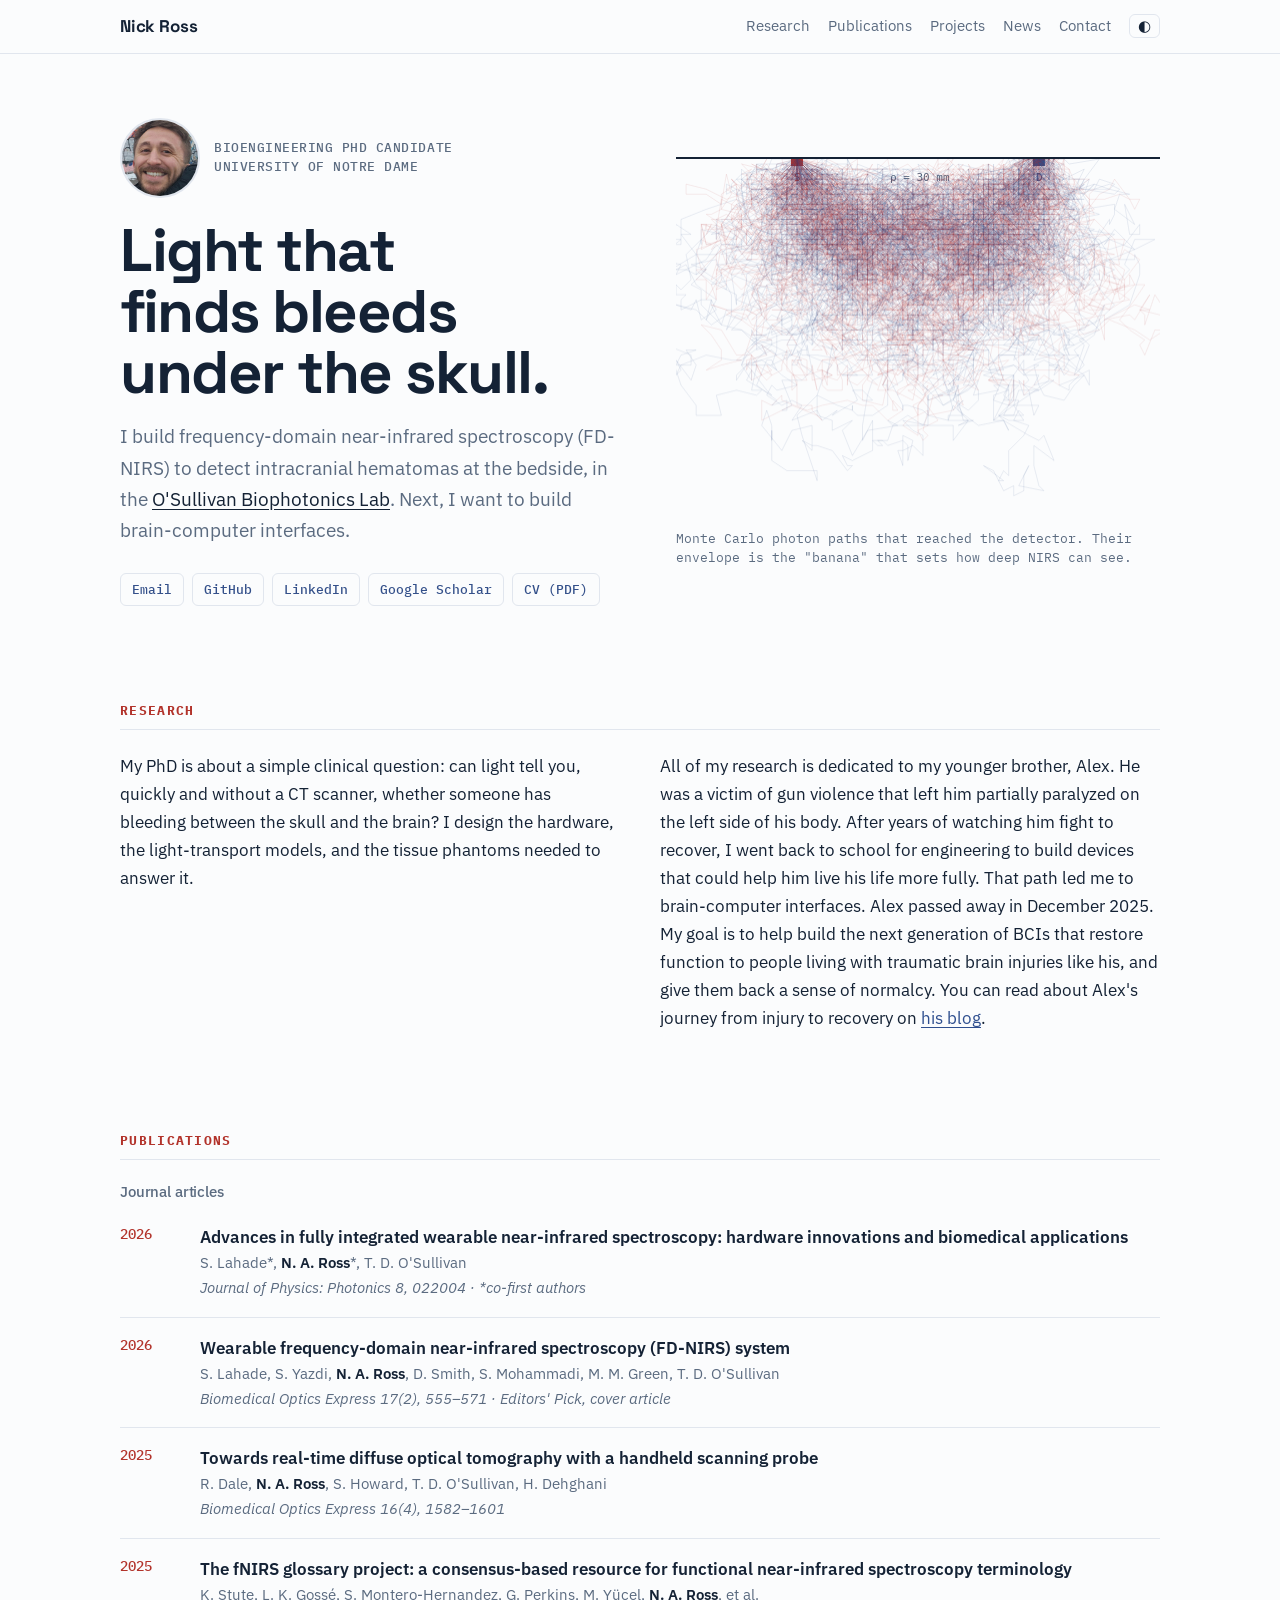
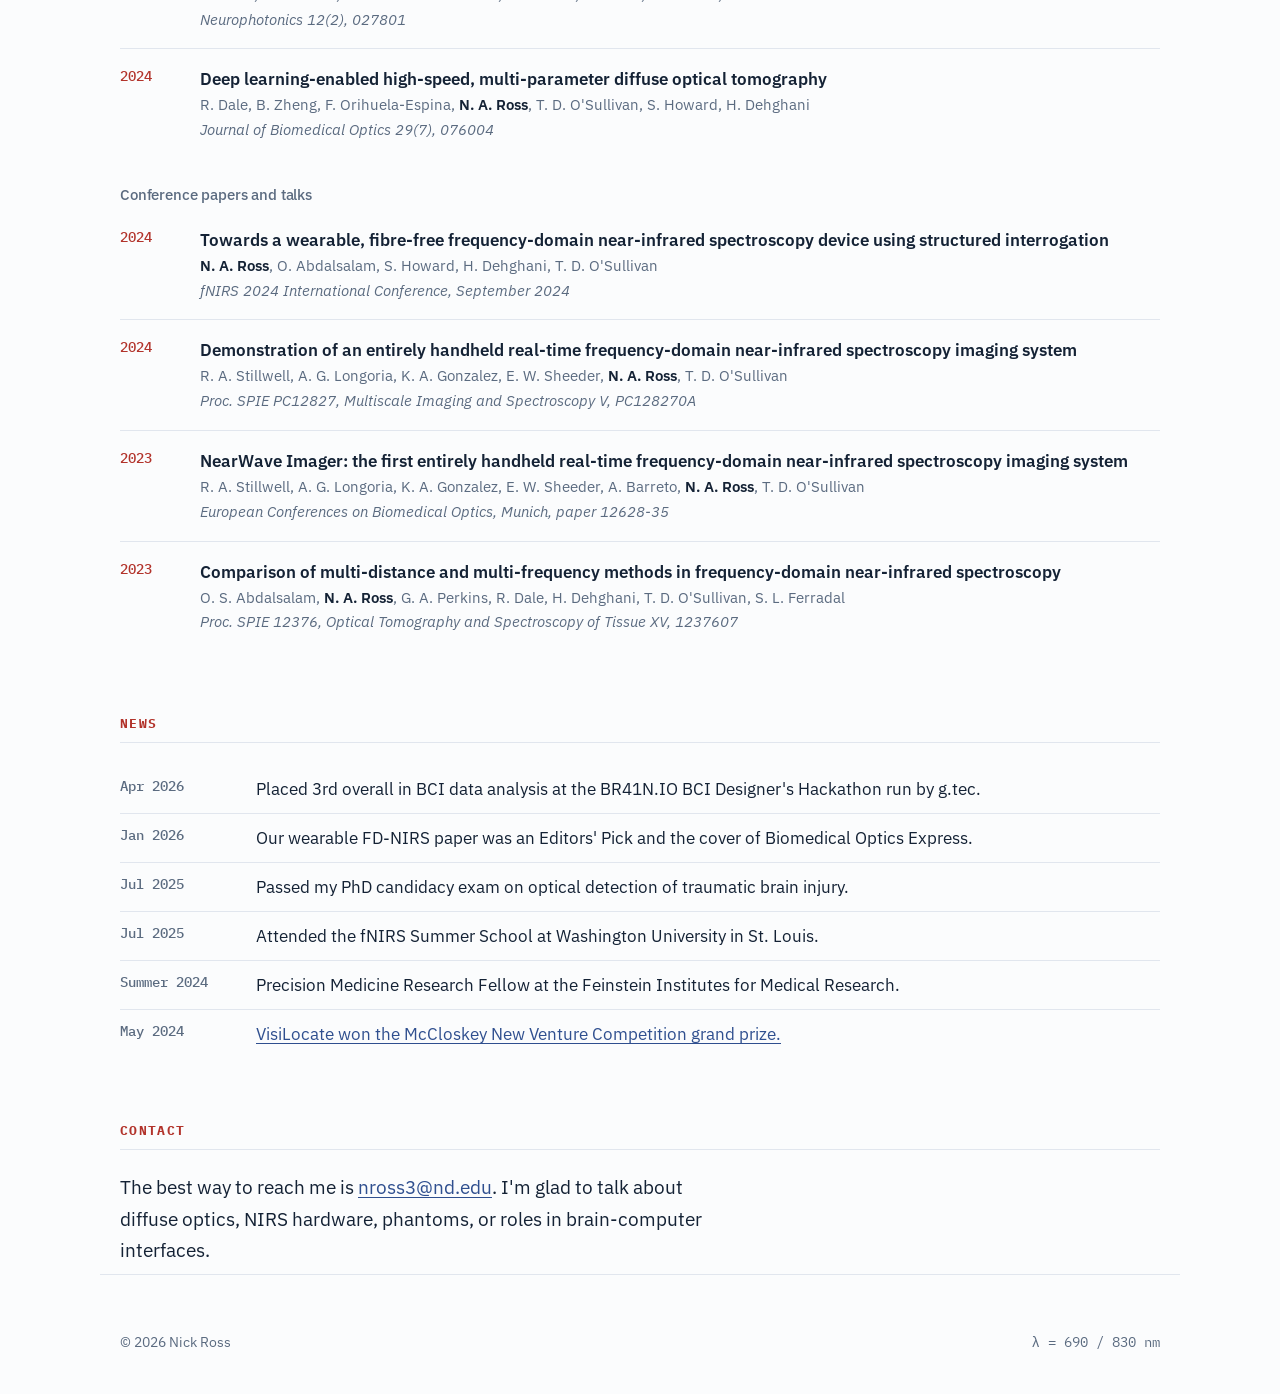
==== commit 67b80edc: "Drop Selected work from Research and link the McCloskey news item Co-Authored-By: Claude Opus 5.5 <n" ====
--- a/index.html
+++ b/index.html
@@ -65,34 +65,6 @@
       <div class="about">
         <p>My PhD is about a simple clinical question: can light tell you, quickly and without a CT scanner, whether someone has bleeding between the skull and the brain? I design the hardware, the light-transport models, and the tissue phantoms needed to answer it.</p>
         <p>All of my research is dedicated to my younger brother, Alex. He was a victim of gun violence that left him partially paralyzed on the left side of his body. After years of watching him fight to recover, I went back to school for engineering to build devices that could help him live his life more fully. That path led me to brain-computer interfaces. Alex passed away in December 2025. My goal is to help build the next generation of BCIs that restore function to people living with traumatic brain injuries like his, and give them back a sense of normalcy. You can read about Alex's journey from injury to recovery on <a href="https://alexrossupdates.blogspot.com" target="_blank" rel="noopener">his blog</a>.</p>
-      </div>
-      <h3 class="sub">Selected work</h3>
-      <div class="cards">
-        <article class="card">
-          <h3>10× faster optical-property recovery</h3>
-          <p>Replaced an exhaustive residual search over a 6.25-million-entry look-up table with k-nearest-neighbor search, cutting fitting time by a factor of ten.</p>
-          <p class="meta">MATLAB · inverse problems</p>
-        </article>
-        <article class="card">
-          <h3><a href="https://github.com/NeuroNickRoss/NIRSgui">NIRSgui</a></h3>
-          <p>A small Python GUI that fits absorption and reduced scattering from frequency-domain data with the semi-infinite diffusion model. Built as a teaching tool.</p>
-          <p class="meta">Python · diffusion theory</p>
-        </article>
-        <article class="card">
-          <h3><a href="https://github.com/NeuroNickRoss/fNIRS_BCI_wOpenSourceDataset">Real-time fNIRS BCI</a></h3>
-          <p>Refactored an open EEG-fNIRS motor-imagery pipeline into modular code, added real-time predictions, and built a MATLAB neurofeedback interface.</p>
-          <p class="meta">Python · MATLAB · machine learning</p>
-        </article>
-        <article class="card">
-          <h3>VisiLocate</h3>
-          <p>A breast-tumor localization device. Our team won the 2024 McCloskey New Venture Competition grand prize and six more awards, $75,000 in total.</p>
-          <p class="meta">Medical devices · startup</p>
-        </article>
-        <article class="card">
-          <h3>SfNIRS Journal Club</h3>
-          <p>I run a monthly virtual journal club that brings fNIRS researchers from different fields and countries together around one paper.</p>
-          <p class="meta">Community · Society for fNIRS</p>
-        </article>
       </div>
     </section>
 
@@ -186,7 +158,7 @@
         <li><time datetime="2025-07">Jul 2025</time><span>Passed my PhD candidacy exam on optical detection of traumatic brain injury.</span></li>
         <li><time datetime="2025-07">Jul 2025</time><span>Attended the fNIRS Summer School at Washington University in St. Louis.</span></li>
         <li><time datetime="2024-06">Summer 2024</time><span>Precision Medicine Research Fellow at the Feinstein Institutes for Medical Research.</span></li>
-        <li><time datetime="2024-05">May 2024</time><span>VisiLocate won the McCloskey New Venture Competition grand prize.</span></li>
+        <li><time datetime="2024-05">May 2024</time><span><a href="https://osullivangroup.nd.edu/news/sunghoon-rho-nicholas-ross-and-ciara-dillon-win-mccloskey-new-venture-competition-grand-prize/" target="_blank" rel="noopener">VisiLocate won the McCloskey New Venture Competition grand prize.</a></span></li>
       </ul>
     </section>
 
--- a/style.css
+++ b/style.css
@@ -116,7 +116,6 @@
 @media (prefers-reduced-motion: reduce) { html { scroll-behavior: auto; } }
 
 /* Research cards and the Projects page */
-#research .sub { margin: 40px 0 14px; }
 .page-intro { padding-block: 64px 8px; }
 .page-intro .lede { max-width: 58ch; }
 .card img { display: block; width: 100%; aspect-ratio: 16 / 10; object-fit: cover; border-radius: 6px; margin-bottom: 14px; }
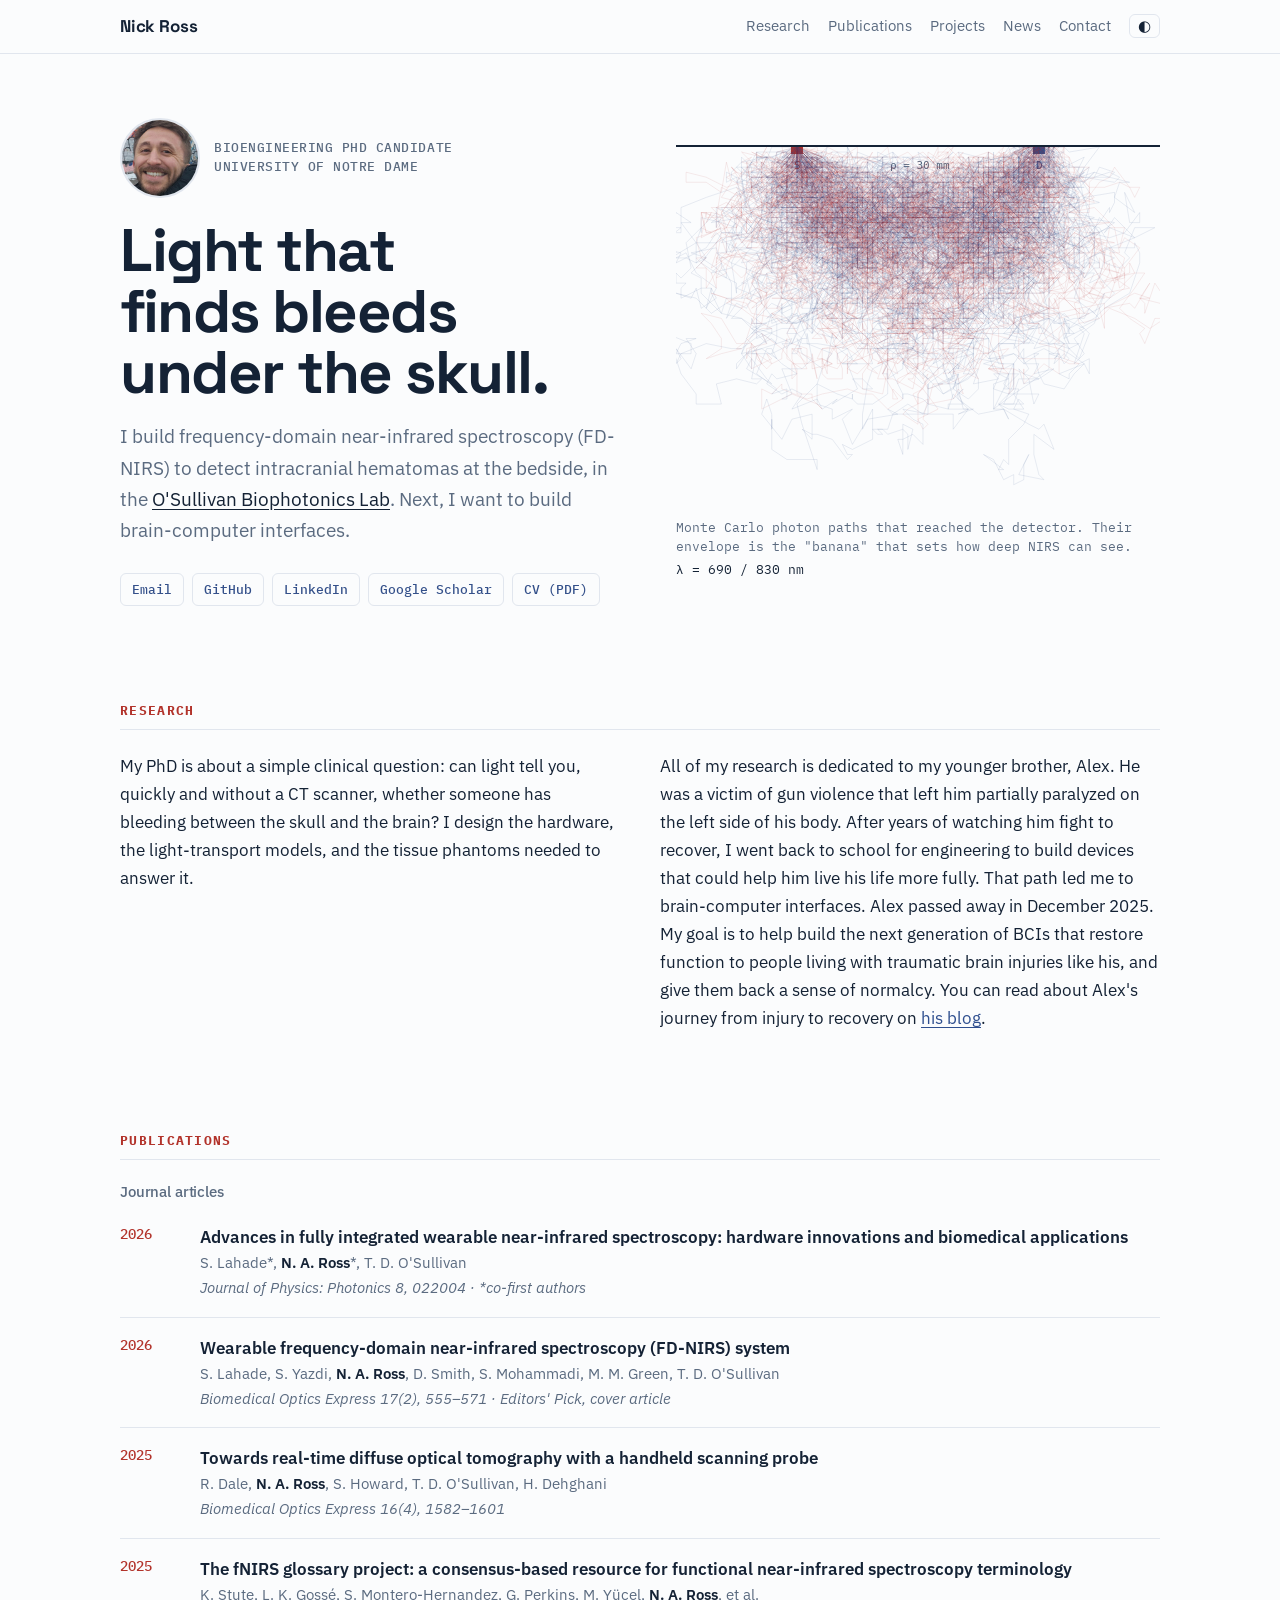
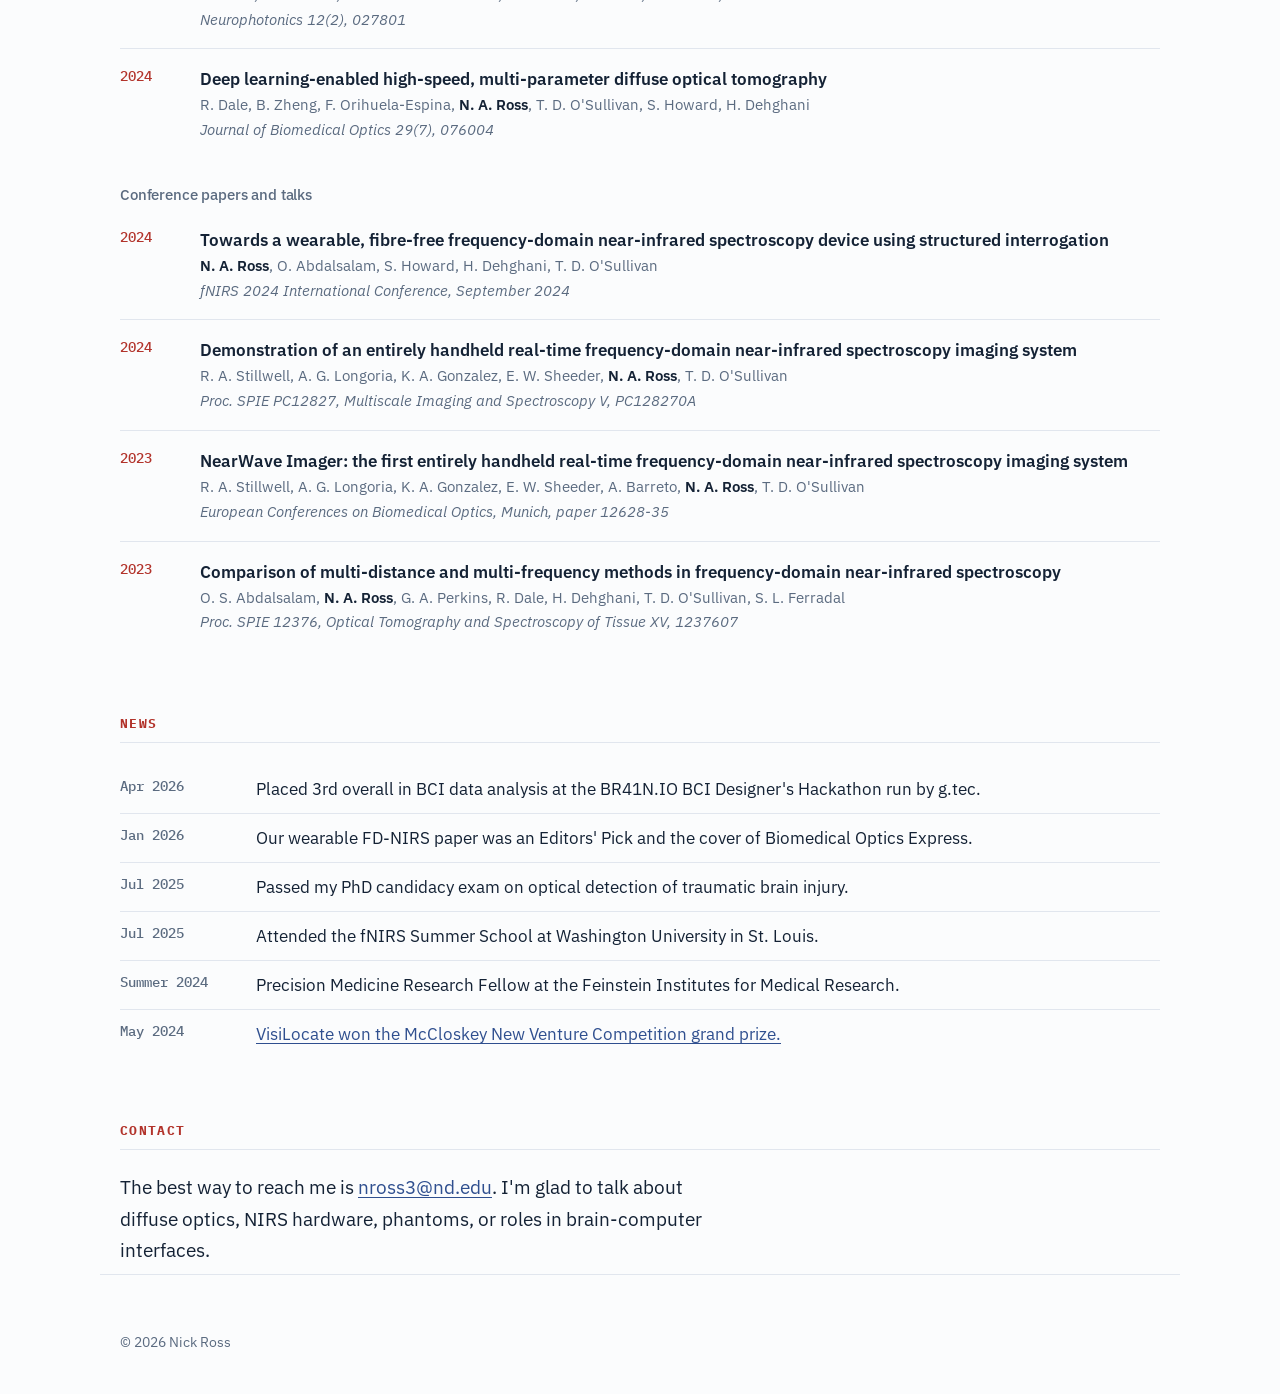
==== commit e7a2ac0b: "Move the wavelength label under the photon animation Co-Authored-By: Claude Opus 5.5 <noreply@anthro" ====
--- a/index.html
+++ b/index.html
@@ -56,7 +56,7 @@
         <div class="canvas-box">
           <canvas id="banana" role="img" aria-label="Simulated photon paths travelling through tissue from a light source to a detector 30 millimetres away, forming the banana-shaped sensitivity region"></canvas>
         </div>
-        <figcaption>Monte Carlo photon paths that reached the detector. Their envelope is the "banana" that sets how deep NIRS can see.</figcaption>
+        <figcaption>Monte Carlo photon paths that reached the detector. Their envelope is the "banana" that sets how deep NIRS can see.<span class="lambda">λ = 690 / 830 nm</span></figcaption>
       </figure>
     </section>
 
@@ -170,7 +170,6 @@
 
   <footer class="inner">
     <span>&copy; <span id="year">2026</span> Nick Ross</span>
-    <span class="mono">λ = 690 / 830 nm</span>
   </footer>
   <script src="photons.js"></script>
   <script src="script.js"></script>
--- a/style.css
+++ b/style.css
@@ -121,3 +121,4 @@
 .card img { display: block; width: 100%; aspect-ratio: 16 / 10; object-fit: cover; border-radius: 6px; margin-bottom: 14px; }
 .empty { color: var(--muted); border: 1px dashed var(--line); border-radius: 10px; padding: 28px 20px; text-align: center; }
 nav a[aria-current="page"] { color: var(--fg); }
+figcaption .lambda { display: block; margin-top: 4px; color: var(--fg); }
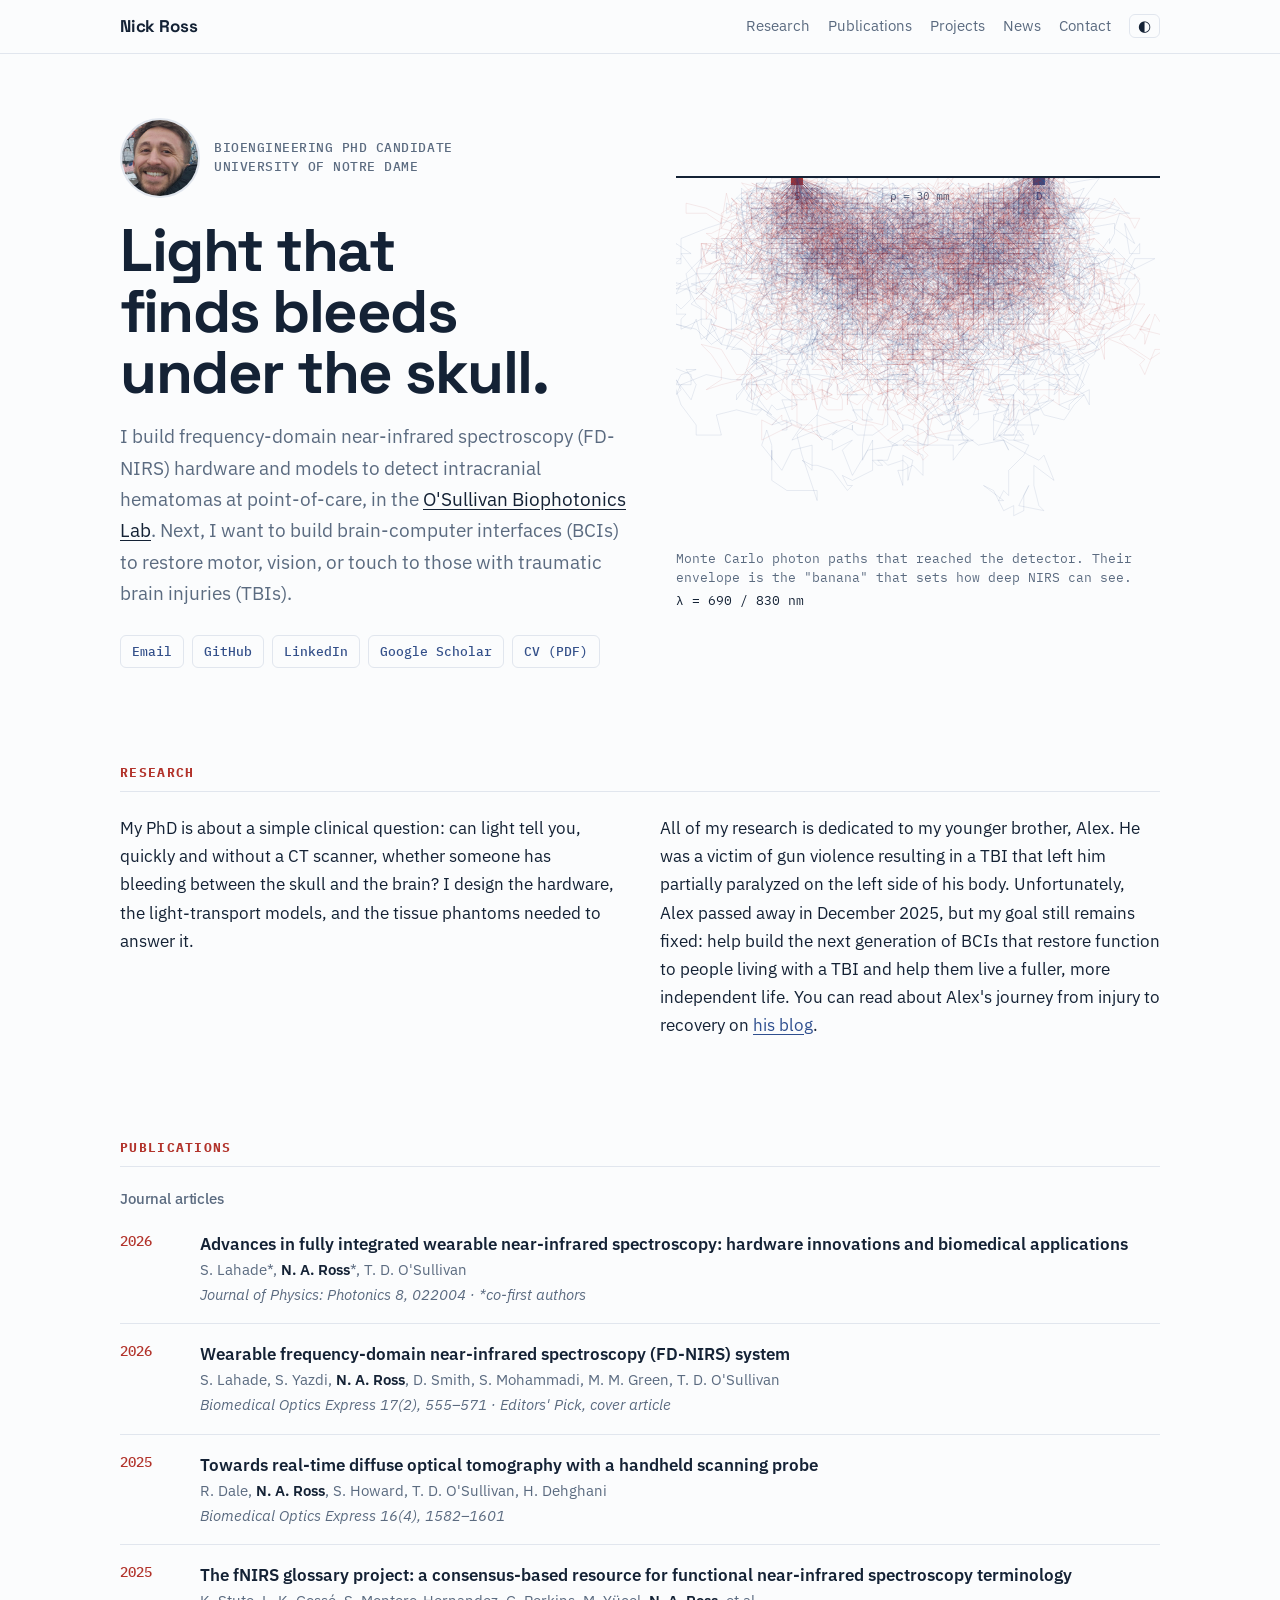
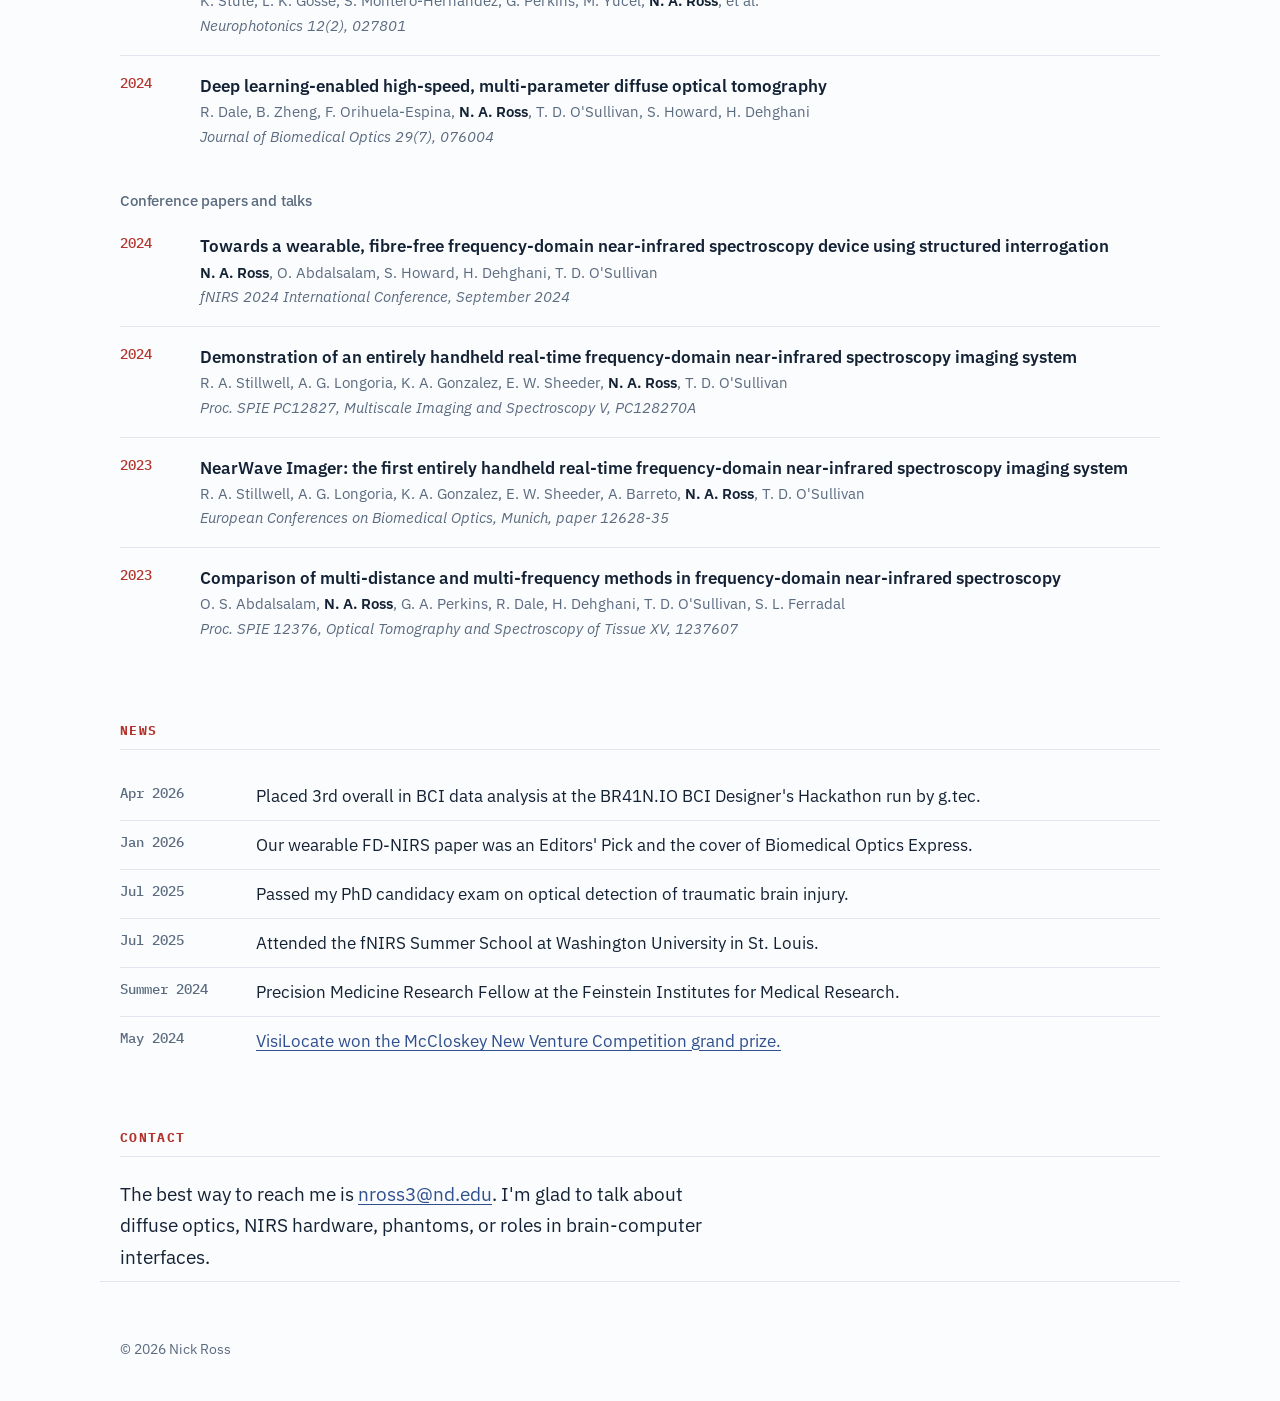
==== commit f5f8cbf2: "Revise bio and dedication to brother in index.html Updated the lede paragraph to clarify the focus o" ====
--- a/index.html
+++ b/index.html
@@ -43,7 +43,7 @@
           <p class="eyebrow">Bioengineering PhD candidate<br>University of Notre Dame</p>
         </div>
         <h1>Light that finds bleeds under the skull.</h1>
-        <p class="lede">I build frequency-domain near-infrared spectroscopy (FD-NIRS) to detect intracranial hematomas at the bedside, in the <a href="https://osullivangroup.nd.edu">O'Sullivan Biophotonics Lab</a>. Next, I want to build brain-computer interfaces.</p>
+        <p class="lede">I build frequency-domain near-infrared spectroscopy (FD-NIRS) hardware and models to detect intracranial hematomas at point-of-care, in the <a href="https://osullivangroup.nd.edu">O'Sullivan Biophotonics Lab</a>. Next, I want to build brain-computer interfaces (BCIs) to restore motor, vision, or touch to those with traumatic brain injuries (TBIs).</p>
         <p class="links">
           <a href="mailto:nross3@nd.edu">Email</a>
           <a href="https://github.com/NeuroNickRoss">GitHub</a>
@@ -64,7 +64,7 @@
       <h2>Research</h2>
       <div class="about">
         <p>My PhD is about a simple clinical question: can light tell you, quickly and without a CT scanner, whether someone has bleeding between the skull and the brain? I design the hardware, the light-transport models, and the tissue phantoms needed to answer it.</p>
-        <p>All of my research is dedicated to my younger brother, Alex. He was a victim of gun violence that left him partially paralyzed on the left side of his body. After years of watching him fight to recover, I went back to school for engineering to build devices that could help him live his life more fully. That path led me to brain-computer interfaces. Alex passed away in December 2025. My goal is to help build the next generation of BCIs that restore function to people living with traumatic brain injuries like his, and give them back a sense of normalcy. You can read about Alex's journey from injury to recovery on <a href="https://alexrossupdates.blogspot.com" target="_blank" rel="noopener">his blog</a>.</p>
+        <p>All of my research is dedicated to my younger brother, Alex. He was a victim of gun violence resulting in a TBI that left him partially paralyzed on the left side of his body. Unfortunately, Alex passed away in December 2025, but my goal still remains fixed: help build the next generation of BCIs that restore function to people living with a TBI and help them live a fuller, more independent life. You can read about Alex's journey from injury to recovery on <a href="https://alexrossupdates.blogspot.com" target="_blank" rel="noopener">his blog</a>.</p>
       </div>
     </section>
 
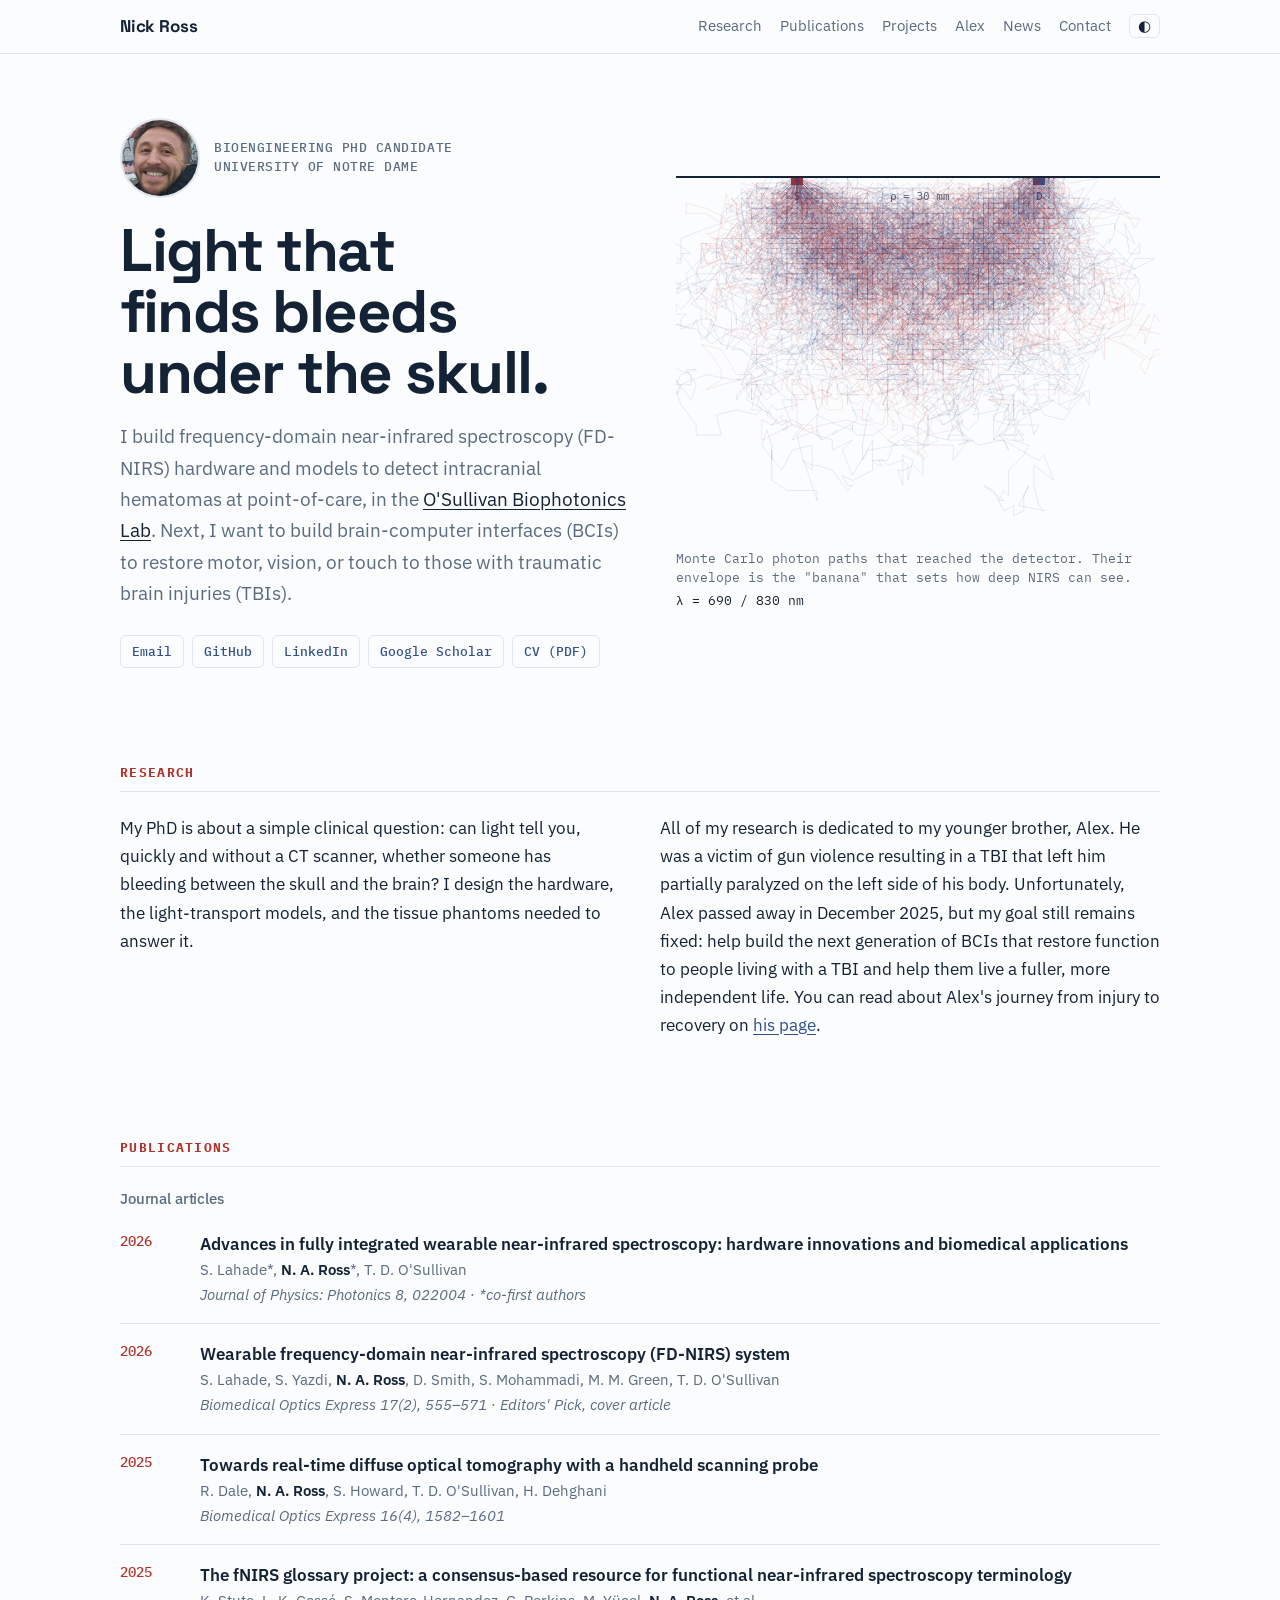
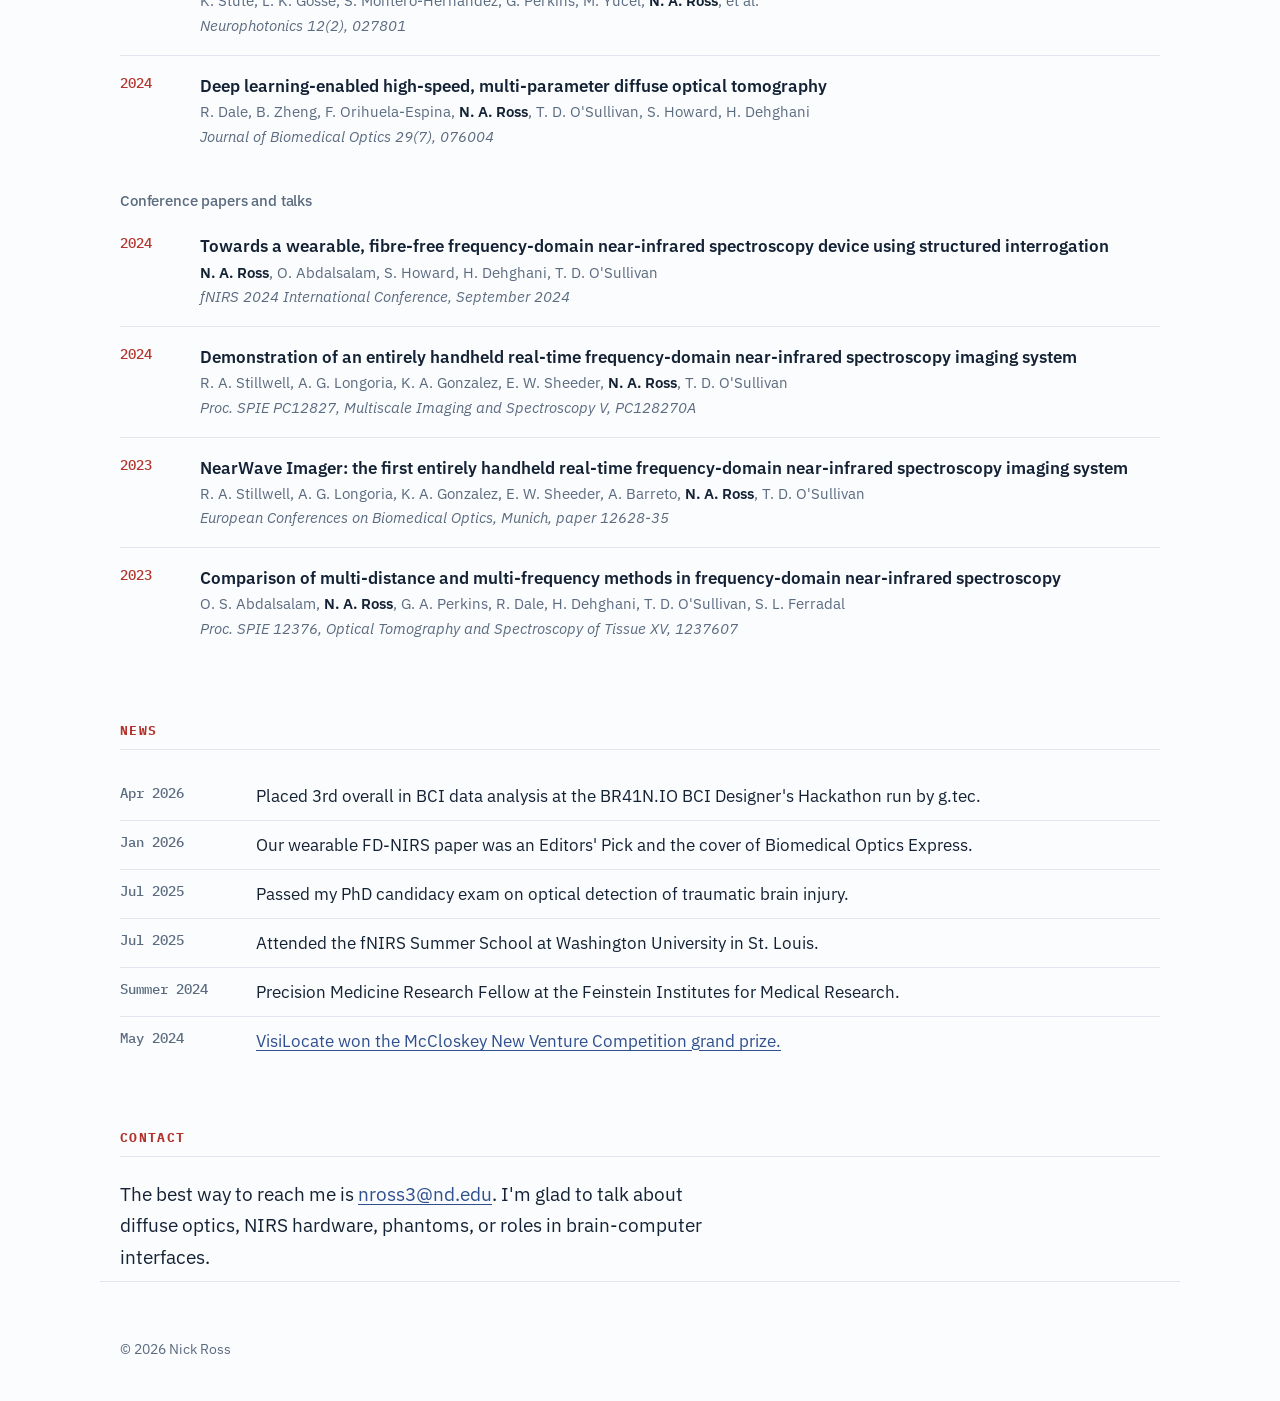
==== commit bd249377: "Add Alex page with the family blog and photo gallery Co-Authored-By: Claude Sonnet 5.5 <noreply@anth" ====
--- a/index.html
+++ b/index.html
@@ -28,6 +28,7 @@
         <a href="#research">Research</a>
         <a href="#publications">Publications</a>
         <a href="projects.html">Projects</a>
+        <a href="alex.html">Alex</a>
         <a href="#news">News</a>
         <a href="#contact">Contact</a>
         <button id="theme" type="button" aria-label="Switch between light and dark mode">&#9680;</button>
@@ -64,7 +65,7 @@
       <h2>Research</h2>
       <div class="about">
         <p>My PhD is about a simple clinical question: can light tell you, quickly and without a CT scanner, whether someone has bleeding between the skull and the brain? I design the hardware, the light-transport models, and the tissue phantoms needed to answer it.</p>
-        <p>All of my research is dedicated to my younger brother, Alex. He was a victim of gun violence resulting in a TBI that left him partially paralyzed on the left side of his body. Unfortunately, Alex passed away in December 2025, but my goal still remains fixed: help build the next generation of BCIs that restore function to people living with a TBI and help them live a fuller, more independent life. You can read about Alex's journey from injury to recovery on <a href="https://alexrossupdates.blogspot.com" target="_blank" rel="noopener">his blog</a>.</p>
+        <p>All of my research is dedicated to my younger brother, Alex. He was a victim of gun violence resulting in a TBI that left him partially paralyzed on the left side of his body. Unfortunately, Alex passed away in December 2025, but my goal still remains fixed: help build the next generation of BCIs that restore function to people living with a TBI and help them live a fuller, more independent life. You can read about Alex's journey from injury to recovery on <a href="alex.html">his page</a>.</p>
       </div>
     </section>
 
--- a/style.css
+++ b/style.css
@@ -122,3 +122,24 @@
 .empty { color: var(--muted); border: 1px dashed var(--line); border-radius: 10px; padding: 28px 20px; text-align: center; }
 nav a[aria-current="page"] { color: var(--fg); }
 figcaption .lambda { display: block; margin-top: 4px; color: var(--fg); }
+
+/* Alex page */
+.gallery { display: grid; grid-template-columns: repeat(auto-fill, minmax(260px, 1fr)); gap: 16px; }
+.gallery:empty { display: none; }
+.photo { margin: 0; }
+.photo img { display: block; width: 100%; aspect-ratio: 4 / 5; object-fit: cover; border-radius: 8px; }
+.prose { max-width: 68ch; }
+.prose p + p { margin-top: 1em; }
+.prose h3 { margin-top: 2em; }
+.prose .meta { margin: 0 0 12px; }
+.note { margin-top: 28px; font-size: 15px; color: var(--muted); }
+.years { display: flex; flex-wrap: wrap; gap: 8px; margin: 0 0 8px; }
+.years a { font: 500 13px var(--f-mono); color: var(--blue); text-decoration: none; border: 1px solid var(--line); border-radius: 6px; padding: 6px 11px; }
+.years a:hover { border-color: var(--blue); }
+h3.year { font: 700 13px var(--f-mono); letter-spacing: 0.1em; color: var(--red); margin: 44px 0 0; padding-top: 8px; scroll-margin-top: 72px; }
+.post { padding: 28px 0; border-top: 1px solid var(--line); }
+.post h4 { font: 700 21px/1.25 var(--f-display); letter-spacing: -0.01em; margin: 0; text-wrap: balance; }
+.post .meta { margin: 6px 0 14px; }
+.post p + p { margin-top: 1em; }
+.post-photos { display: grid; grid-template-columns: repeat(auto-fill, minmax(200px, 1fr)); gap: 10px; margin-top: 18px; }
+.post-photos img { width: 100%; aspect-ratio: 4 / 3; object-fit: cover; border-radius: 6px; }
